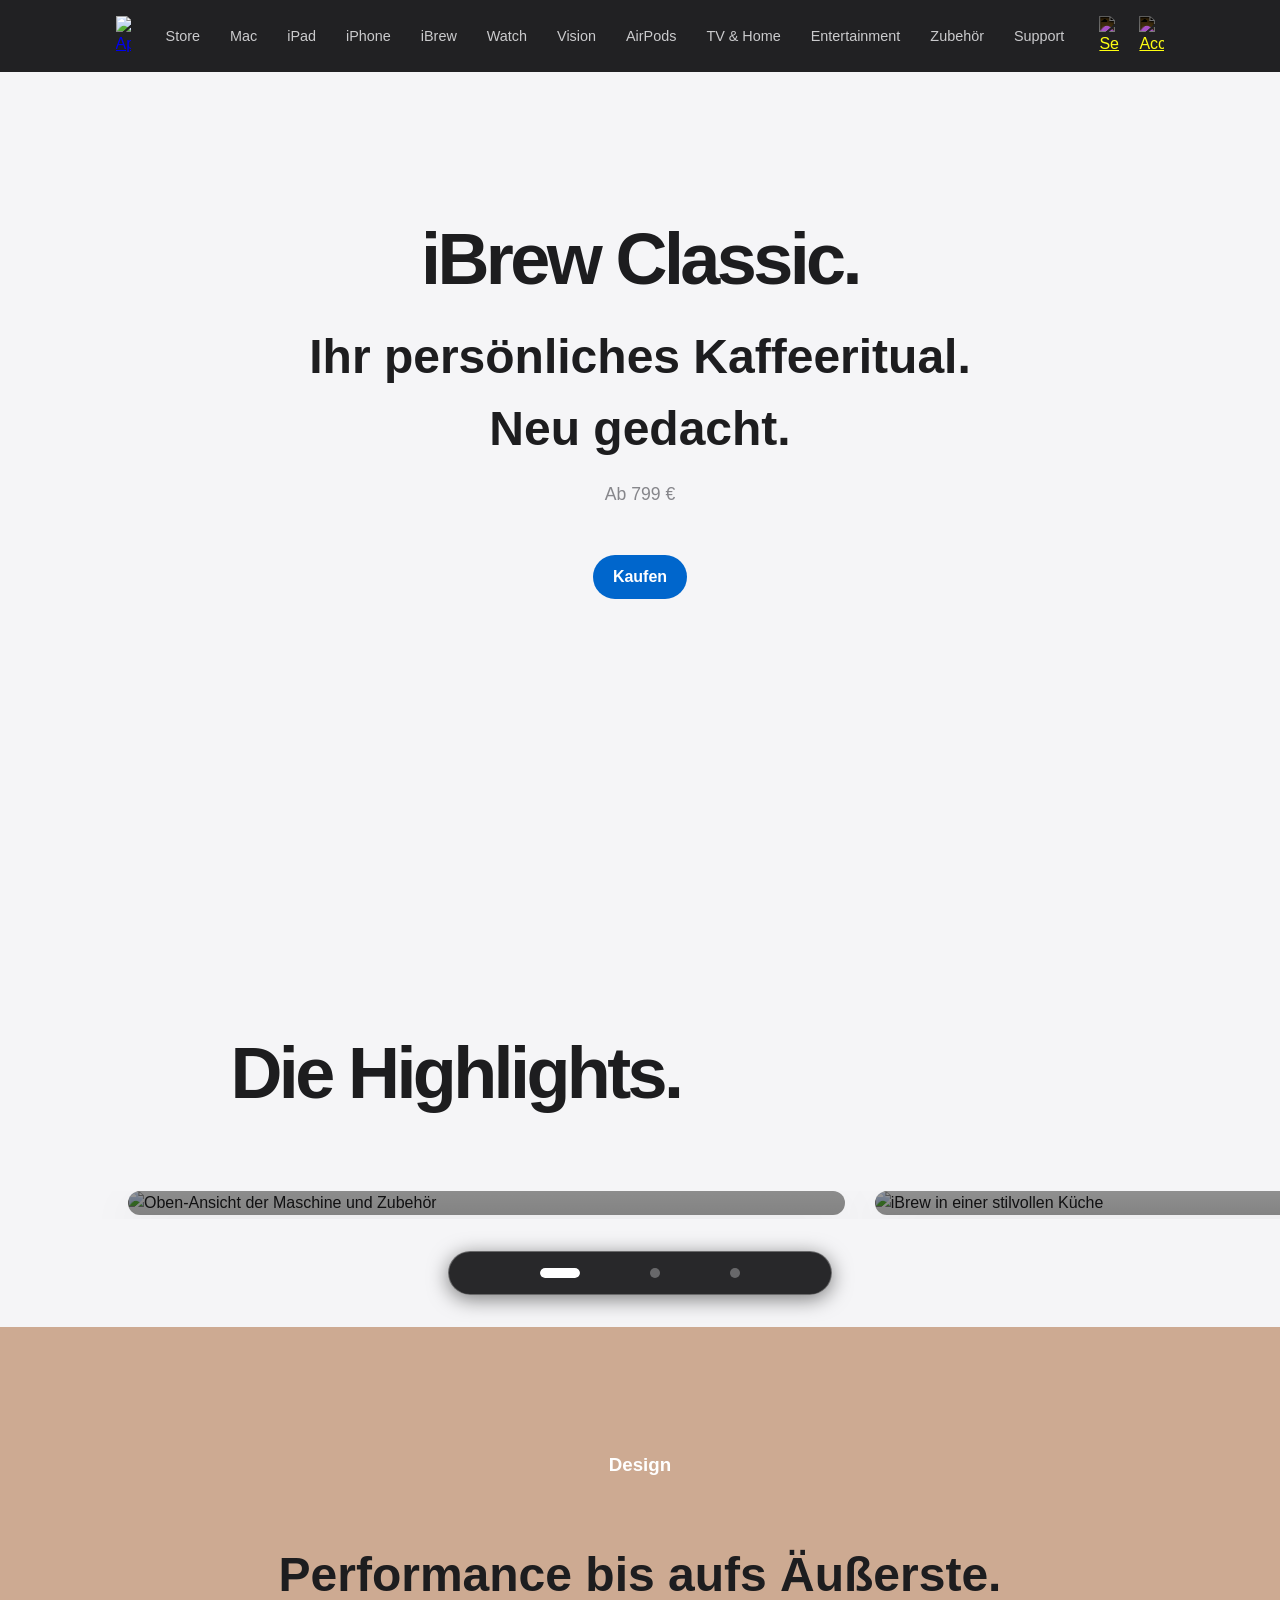
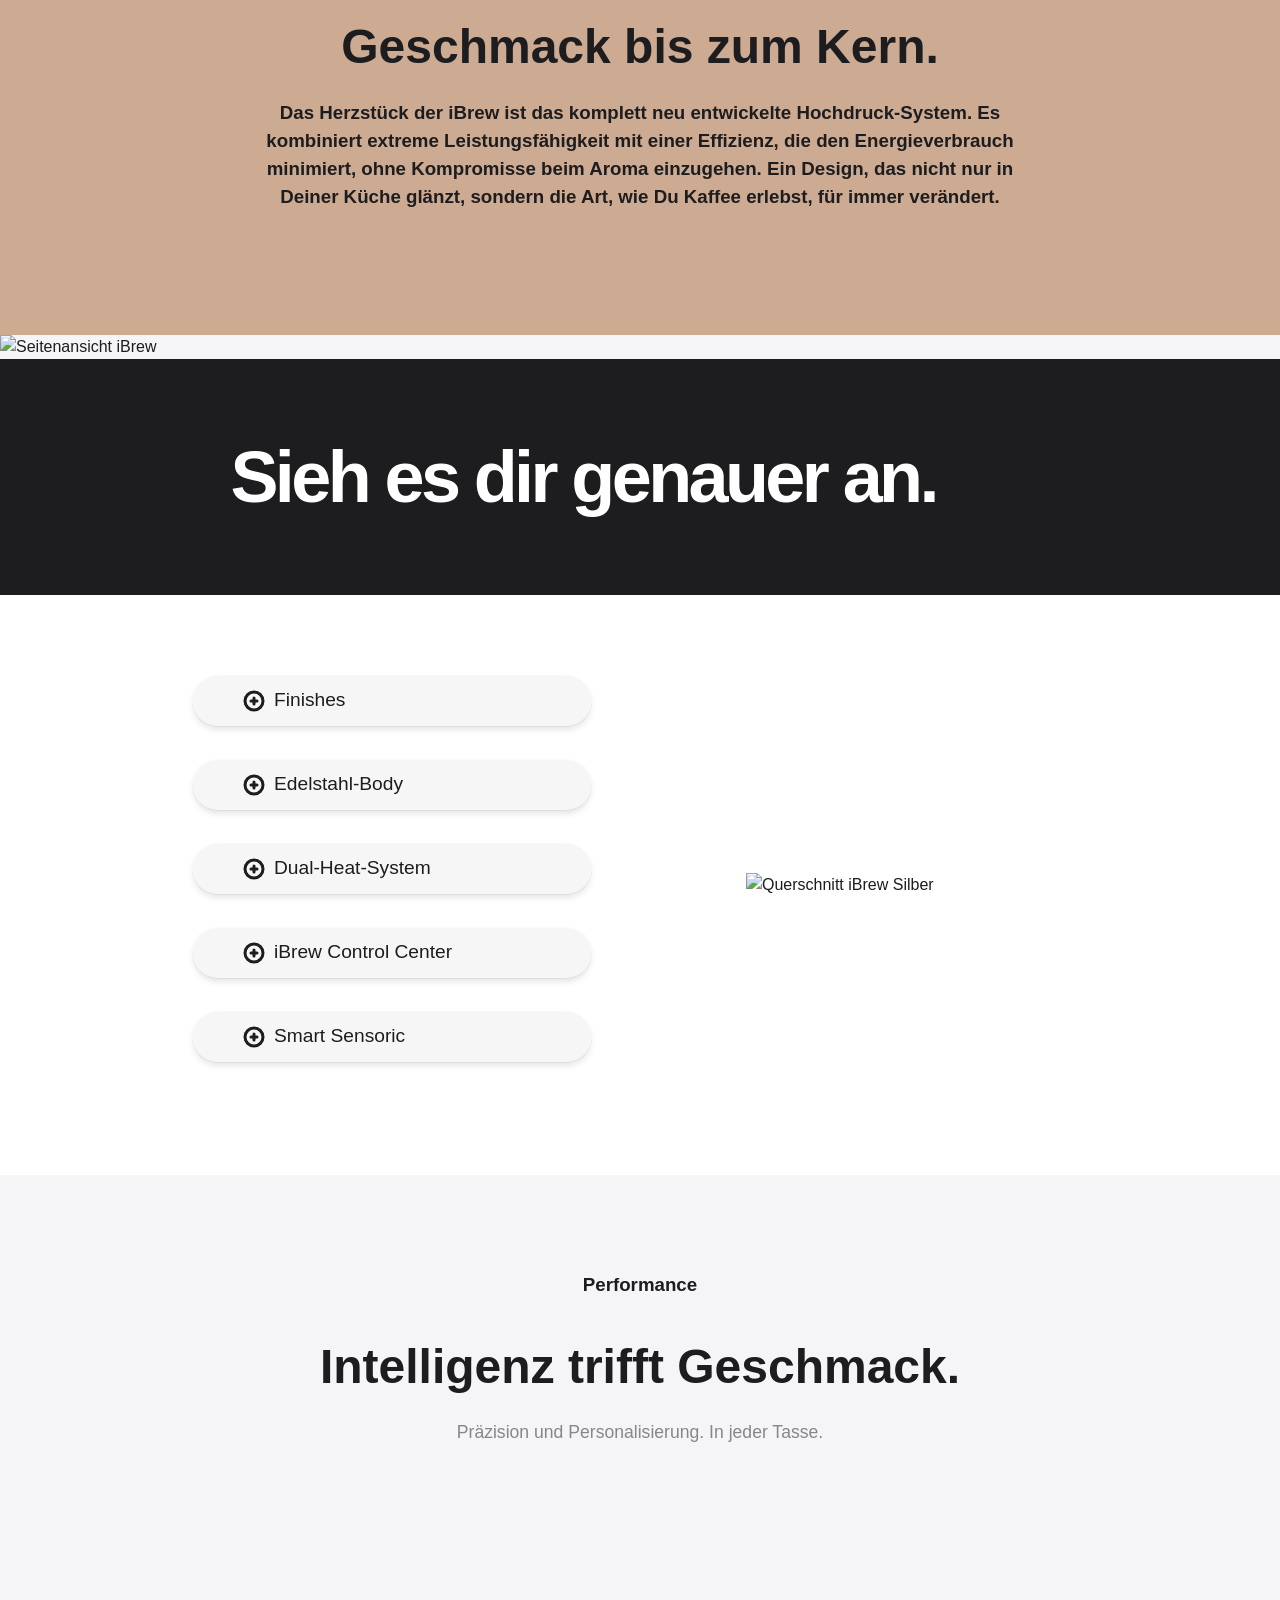
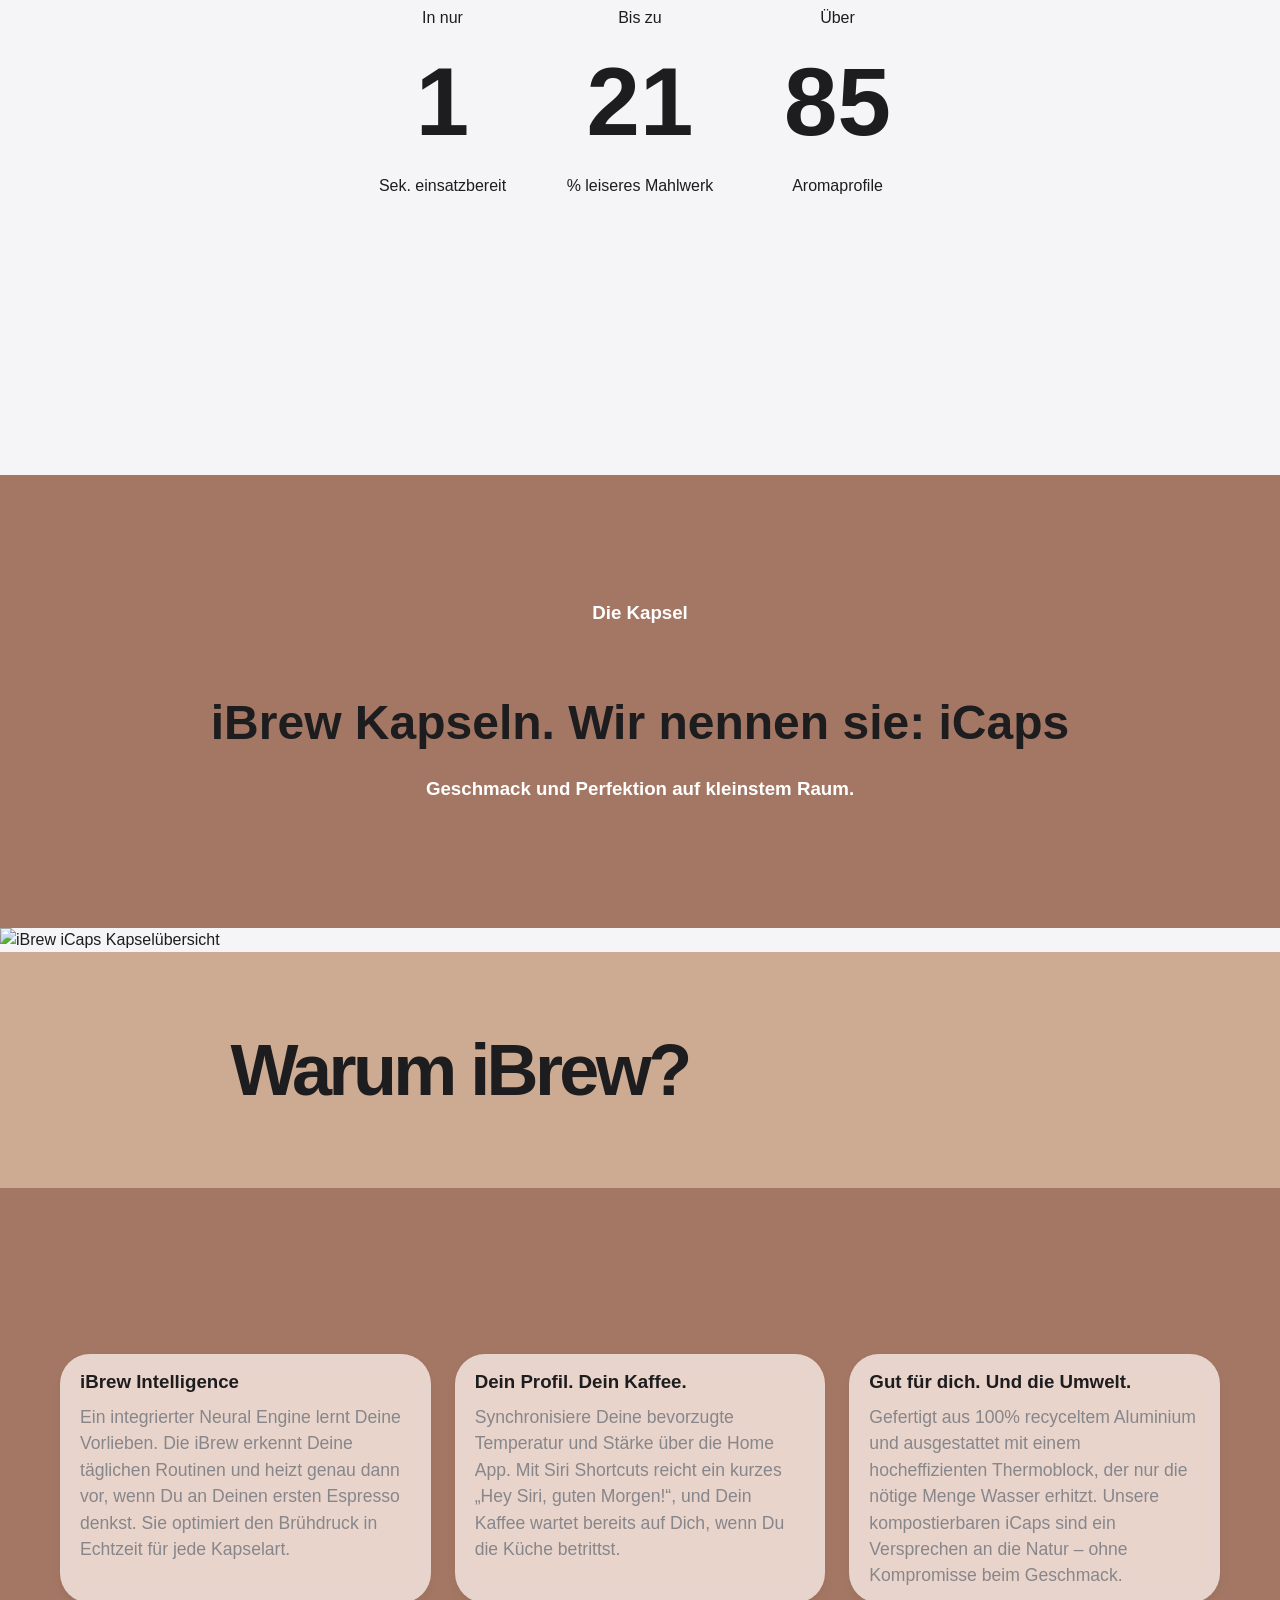
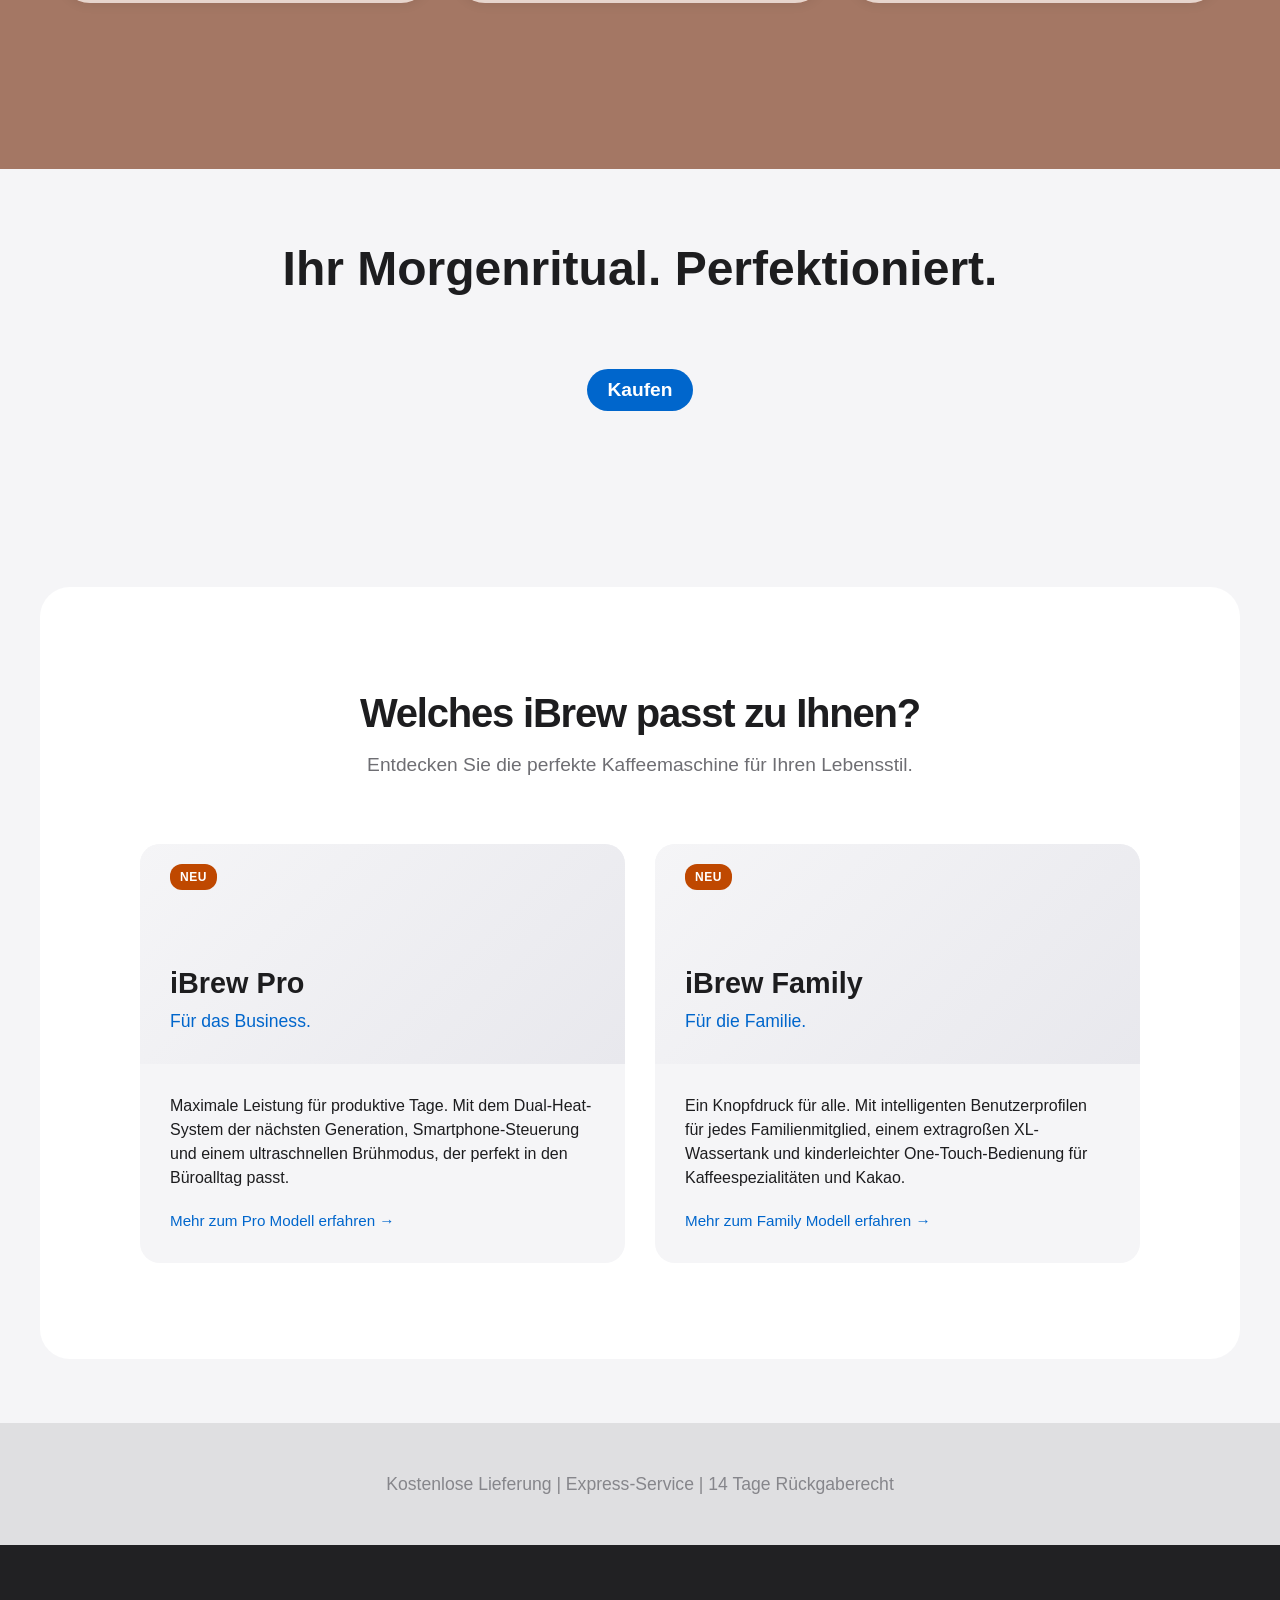
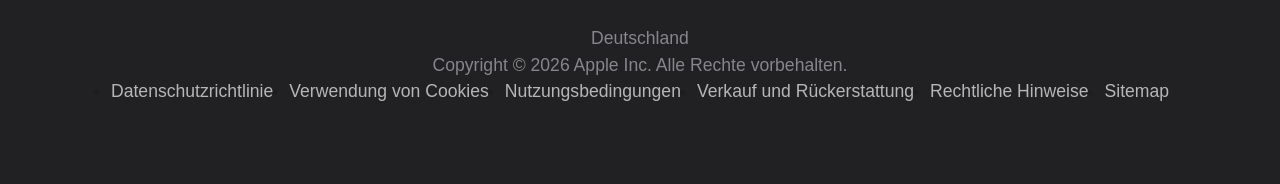
==== ibrew_classic.html @ abd302a8 "Add files via upload" ====
<!DOCTYPE html>
<html lang="de">

<head>
    <meta charset="utf-8" />
    <meta name="viewport" content="width=device-width, initial-scale=1.0" />
    <title>iBrew Classic</title>
    <link rel="stylesheet" href="main.css" />
    <script src="main.js" defer></script>
</head>

<body>
    <header>
        <nav class="navbar nav-icons-right">
            <div>
                <a href="#"><img src="/Bilder/Apple_logo_white_small.png" alt="Apple" title="Apple" class="logo"></a>
            </div>

            <ul class="nav-links">
                <li><a href="#">Store</a></li>
                <li><a href="#">Mac</a></li>
                <li><a href="#">iPad</a></li>
                <li><a href="#">iPhone</a></li>
                <li><a href="#">iBrew</a></li>
                <li><a href="#">Watch</a></li>
                <li><a href="#">Vision</a></li>
                <li><a href="#">AirPods</a></li>
                <li><a href="#">TV & Home</a></li>
                <li><a href="#">Entertainment</a></li>
                <li><a href="#">Zubehör</a></li>
                <li><a href="#">Support</a></li>
            </ul>

            <div class="nav-icons-right">
                <a href="#"><img src="/Bilder/lupe.svg" alt="Search" title="Search" class="search"></a>
                <a href="#"><img src="/Bilder/bag.svg" alt="Account" title="Account" class="bag"></a>
            </div>

            <div class="burger" id="burger-menu">
                <div class="line1"></div>
                <div class="line2"></div>
                <div class="line3"></div>
            </div>
        </nav>
    </header>

    <main>
        <section class="hero fade-in">
            <div class="hero-content">
                <h1>iBrew Classic.</h1>
                <h2>Ihr persönliches Kaffeeritual.<br>Neu gedacht.</h2>
                <p>Ab 799 €</p>
                <a href="#kaufen" class="btn">Kaufen</a>
            </div>
        </section>

        <!--DIE HIGHLIGHTS-->
        <section class="fade-in">
            <h1 class="space_left">Die Highlights.</h1>

            <div class="carousel-shell">
                <div class="carousel" tabindex="0" aria-label="Highlights Galerie">
                    <article class="card card-image active" data-slide>
                        <img src="/Bilder/von oben vertikal.png" alt="Oben-Ansicht der Maschine und Zubehör" />
                        <div class="card-overlay">
                            <h2 class="h2_carousel">Gefertigt aus hochwertigem Edelstahl für Pro Performance.</h2>
                        </div>
                    </article>

                    <article class="card card-image" data-slide>
                        <img src="/Bilder/side.png" alt="iBrew in einer stilvollen Küche" />
                        <div class="card-overlay">
                            <h2 class="h2_carousel">Design für moderne Räume und ruhige Morgenmomente.</h2>
                        </div>
                    </article>

                    <article class="card card-image" data-slide>
                        <img src="/Bilder/app.png" alt="Detailansicht der Bedienelemente und App" />
                        <div class="card-overlay">
                            <h2 class="h2_carousel">App-Steuerung, Profile und präzise Temperaturwahl.</h2>
                        </div>
                    </article>
                </div>
            </div>

            <div class="dots" aria-label="Carousel Navigation">
                <button class="dot active" type="button" aria-label="Slide 1"></button>
                <button class="dot" type="button" aria-label="Slide 2"></button>
                <button class="dot" type="button" aria-label="Slide 3"></button>
            </div>
        </section>

        <section class="section-padding creme fade-in">
            <div class="container">
                <h3 class="miniheader_light">Design</h3>
                <h2>Performance bis aufs Äußerste. <br>Geschmack bis zum Kern.</h2>
                <h3 class="space_left_right_bottom">Das Herzstück der iBrew ist das komplett neu entwickelte
                    Hochdruck-System.
                    Es
                    kombiniert extreme Leistungsfähigkeit mit einer Effizienz, die den Energieverbrauch minimiert, ohne
                    Kompromisse beim Aroma einzugehen. Ein Design, das nicht nur in Deiner Küche glänzt, sondern die
                    Art, wie Du Kaffee erlebst, für immer verändert.</h3>
            </div>
        </section>

        <section class="side fade-in"> <!--Sidebild-->
            <img src="/Bilder/side.png" alt="Seitenansicht iBrew" title="Seitenansicht iBrew">
        </section>

        <section>
            <h1 class="space_left closer_look fade-in">Sieh es dir genauer an.</h1>
        </section>

        <section class="flex-spalten fade-in">
            <div class="spalte-links">
                <div class="feature-item">
                    <button class="btn-large btn-links icon-button">
                        <svg xmlns="http://www.w3.org/2000/svg" fill="none" viewBox="0 0 24 24" stroke-width="3"
                            stroke="currentColor" class="size-6">
                            <path stroke-linecap="round" stroke-linejoin="round"
                                d="M12 9v6m3-3H9m12 0a9 9 0 1 1-18 0 9 9 0 0 1 18 0Z" />
                        </svg>
                        Finishes
                    </button>
                    <div class="feature-text">
                        <p>Erhältlich in Space Schwarz, Silber und edlem Creme-Gold. Die PVD-Beschichtung
                            sorgt für eine kratzfeste, matte Oberfläche.</p>
                    </div>
                </div>

                <div class="feature-item">
                    <button class="btn-large btn-links icon-button">
                        <svg xmlns="http://www.w3.org/2000/svg" fill="none" viewBox="0 0 24 24" stroke-width="3"
                            stroke="currentColor" class="size-6">
                            <path stroke-linecap="round" stroke-linejoin="round"
                                d="M12 9v6m3-3H9m12 0a9 9 0 1 1-18 0 9 9 0 0 1 18 0Z" />
                        </svg>
                        Edelstahl-Body
                    </button>
                    <div class="feature-text">
                        <p>Ein massives, präzisionsgefrästes Gehäuse aus chirurgischem Aluminium schützt das Innere und
                            verleiht der Maschine ein zeitloses Gewicht.</p>
                    </div>
                </div>

                <div class="feature-item">
                    <button class="btn-large btn-links icon-button">
                        <svg xmlns="http://www.w3.org/2000/svg" fill="none" viewBox="0 0 24 24" stroke-width="3"
                            stroke="currentColor" class="size-6">
                            <path stroke-linecap="round" stroke-linejoin="round"
                                d="M12 9v6m3-3H9m12 0a9 9 0 1 1-18 0 9 9 0 0 1 18 0Z" />
                        </svg>
                        Dual-Heat-System
                    </button>
                    <div class="feature-text">
                        <p>Zwei getrennte Thermoblöcke heizen Wasser für Kaffee und Dampf parallel auf. Perfekte
                            Temperaturen ohne Wartezeit zwischen den Tassen.</p>
                    </div>
                </div>

                <div class="feature-item">
                    <button class="btn-large btn-links icon-button">
                        <svg xmlns="http://www.w3.org/2000/svg" fill="none" viewBox="0 0 24 24" stroke-width="3"
                            stroke="currentColor" class="size-6">
                            <path stroke-linecap="round" stroke-linejoin="round"
                                d="M12 9v6m3-3H9m12 0a9 9 0 1 1-18 0 9 9 0 0 1 18 0Z" />
                        </svg>
                        iBrew Control Center
                    </button>
                    <div class="feature-text">
                        <p>Das hochauflösende Touch-Display an der Front zeigt den exakten Brühfortschritt,
                            Fehlermeldungen und Reinigungshinweise an.</p>
                    </div>
                </div>

                <div class="feature-item">
                    <button class="btn-large btn-links icon-button">
                        <svg xmlns="http://www.w3.org/2000/svg" fill="none" viewBox="0 0 24 24" stroke-width="3"
                            stroke="currentColor" class="size-6">
                            <path stroke-linecap="round" stroke-linejoin="round"
                                d="M12 9v6m3-3H9m12 0a9 9 0 1 1-18 0 9 9 0 0 1 18 0Z" />
                        </svg>
                        Smart Sensoric
                    </button>
                    <div class="feature-text">
                        <p>Infrarotsensoren erkennen die Tassengröße und stoppen den Bezug automatisch, um ein
                            Überlaufen deines Espressos zu verhindern.</p>
                    </div>
                </div>
            </div>
            <div class="spalte-rechts">
                <img src="/Bilder/Querschnitt silber.png" alt="Querschnitt iBrew Silber"
                    title="Querschnitt iBrew Silber">
            </div>
        </section>

        <section class="stats section-padding fade-in">
            <div class="container">
                <h3 class="miniheader_dark">Performance</h3>
                <h2>Intelligenz trifft Geschmack.</h2>
                <p>Präzision und Personalisierung. In jeder Tasse.</p>
                <div class="stats-grid">
                    <div class="stat-item">
                        <span>In nur</span>
                        <span class="number counter" data-target="3" data-speed="3000">0</span>
                        <span>Sek. einsatzbereit</span>
                    </div>
                    <div class="stat-item">
                        <span>Bis zu</span>
                        <span class="number counter" data-target="50" data-speed="3000">0</span>
                        <span>% leiseres Mahlwerk</span>
                    </div>
                    <div class="stat-item">
                        <span>Über</span>
                        <span class="number counter" data-target="200" data-speed="3000">0</span>
                        <span>Aromaprofile</span>
                    </div>
                </div>
            </div>
        </section>

        <section class="section-padding fade-in icaps">
            <div class="container">
                <h3 class="miniheader_light">Die Kapsel</h3>
                <h2>iBrew Kapseln. Wir nennen sie: iCaps</h2>
                <h3 class="caption_light">Geschmack und Perfektion auf kleinstem Raum.</h3>
            </div>
        </section>

        <!--Ändert das Bild beim Übergang von Mobile zu Tablet-->
        <section class="side fade-in icaps-container">
            <picture>
                <source srcset="/Bilder/Kapsel_mobile.svg" media="(max-width: 767px)">

                <source srcset="/Bilder/Kapseln.svg" media="(min-width: 768px)">

                <img src="/Bilder/Kapseln.svg" alt="iBrew iCaps Kapselübersicht" title="iBrew iCaps Kapselübersicht"
                    loading="lazy">
            </picture>
        </section>

        <section class="fade-in">
            <h1 class="space_left fade-in creme">Warum iBrew?</h1>
        </section>

        <section class="section-padding dark_creme fade-in space_top_bottom">
            <div class="container features-grid ">

                <div class="feature-card">
                    <h3>iBrew Intelligence</h3>
                    <p>Ein integrierter Neural Engine lernt Deine Vorlieben. Die iBrew erkennt Deine täglichen Routinen
                        und heizt genau dann vor, wenn Du an Deinen ersten Espresso denkst. Sie optimiert den Brühdruck
                        in Echtzeit für jede Kapselart.</p>
                </div>

                <div class="feature-card">
                    <h3>Dein Profil. Dein Kaffee.</h3>
                    <p>Synchronisiere Deine bevorzugte Temperatur und Stärke über die Home App. Mit Siri Shortcuts
                        reicht ein kurzes „Hey Siri, guten Morgen!“, und Dein Kaffee wartet bereits auf Dich, wenn Du
                        die Küche betrittst.</p>
                </div>

                <div class="feature-card">
                    <h3>Gut für dich. Und die Umwelt.</h3>
                    <p>Gefertigt aus 100% recyceltem Aluminium und ausgestattet mit einem hocheffizienten Thermoblock,
                        der nur die nötige Menge Wasser erhitzt. Unsere kompostierbaren iCaps sind ein Versprechen an
                        die Natur – ohne Kompromisse beim Geschmack.</p>
                </div>

            </div>
        </section>

        <section class="fade-in container section-padding" id="kaufen">
            <h2>Ihr Morgenritual. Perfektioniert.</h2>
            <button class="btn btn-large">Kaufen</button>
        </section>

        <!--Modelle vorstellen:-->
        <section class="fade-in container section-padding id-comparison" id="modelle">
            <h2 class="section-title">Welches iBrew passt zu Ihnen?</h2>
            <p class="section-subtitle">Entdecken Sie die perfekte Kaffeemaschine für Ihren Lebensstil.</p>

            <div class="model-teaser-grid">
                <div class="model-card">
                    <div class="model-image-placeholder">
                        <span class="model-badge">Neu</span>
                        <h3>iBrew Pro</h3>
                        <p class="model-tagline">Für das Business.</p>
                    </div>
                    <div class="model-info">
                        <p class="model-description">
                            Maximale Leistung für produktive Tage. Mit dem Dual-Heat-System der nächsten Generation,
                            Smartphone-Steuerung und einem ultraschnellen Brühmodus, der perfekt in den Büroalltag
                            passt.
                        </p>
                        <a href="/ibrew_pro.html" class="model-link">Mehr zum Pro Modell erfahren &rarr;</a>
                    </div>
                </div>

                <div class="model-card">
                    <div class="model-image-placeholder">
                        <span class="model-badge">Neu</span>
                        <h3>iBrew Family</h3>
                        <p class="model-tagline">Für die Familie.</p>
                    </div>
                    <div class="model-info">
                        <p class="model-description">
                            Ein Knopfdruck für alle. Mit intelligenten Benutzerprofilen für jedes Familienmitglied,
                            einem extragroßen XL-Wassertank und kinderleichter One-Touch-Bedienung für
                            Kaffeespezialitäten und Kakao.
                        </p>
                        <a href="/ibrew_family.html" class="model-link">Mehr zum Family Modell erfahren &rarr;</a>
                    </div>
                </div>
            </div>
        </section>
    </main>

    <footer class="fade-in">
        <div class="footer1">
            <p>Kostenlose Lieferung | Express-Service | 14 Tage Rückgaberecht</p>
        </div>
        <nav class="footer2">
            <p>Deutschland <br> Copyright © 2026 Apple Inc. Alle Rechte vorbehalten.</p>
            <ul>
                <li><a href="#">Datenschutzrichtlinie</a></li>
                <li><a href="#">Verwendung von Cookies</a></li>
                <li><a href="#">Nutzungsbedingungen</a></li>
                <li><a href="#">Verkauf und Rückerstattung</a></li>
                <li><a href="#">Rechtliche Hinweise</a></li>
                <li><a href="#">Sitemap</a></li>
            </ul>
        </nav>
    </footer>
</body>

</html>
---- main.css ----
/* --- Basis (Mobile) --- */
:root {
    --bg-color: #f5f5f7;
    --text-color: #1d1d1f;
    --accent-color: #0066cc;
    --creme: #cdaa92;
    --dark-creme: #a47764;
    /*Button*/
    --white: #ffffff;
    --shadow: 0 18px 50px rgba(0, 0, 0, 0.08);
    --border-radius: 30px;
}

* {
    margin: 0;
    padding: 0;
    box-sizing: border-box;
    font-family: -apple-system, BlinkMacSystemFont, "Segoe UI", Roboto, Helvetica, Arial, sans-serif;
}

body {
    background-color: var(--bg-color);
    color: var(--text-color);
    line-height: 1.5;
    overflow-x: hidden;
}

.container {
    max-width: 1200px;
    margin: 0 auto;
}

.section-padding {
    padding: 4rem 0;
    text-align: center;
}

.creme {
    background-color: var(--creme);
}

.dark_creme {
    background-color: var(--dark-creme);
}

/* --- Typografie --- */
h1 {
    font-size: 3rem;
    letter-spacing: -0.05em;
    margin-bottom: 0.5rem;
}

h2 {
    font-size: 2rem;
    font-weight: 600;
    margin-bottom: 1rem;
}

.h2_carousel {
    font-size: 1rem;
    font-weight: 600;
    margin-bottom: 1rem;
}

p {
    font-size: 1.1rem;
    color: #86868b;
}

.miniheader_light {
    color: var(--white);
    padding-top: 5%;
    padding-bottom: 5%;
}

.miniheader_dark {
    color: var(--text-color);
    padding-top: 5%;
    padding-bottom: 5%;
}

.caption_light {
    color: var(--white);
    padding-bottom: 5%;
}

/* --- Buttons "Kaufen" --- */
.btn {
    display: inline-block;
    background-color: var(--accent-color);
    color: var(--white);
    padding: 10px 20px;
    border-radius: 30px;
    text-decoration: none;
    font-weight: 600;
    border: none;
    margin: 3rem;
    cursor: pointer;

}

.btn:hover {
    background-color: #005bb5;
}

.btn-large {
    font-size: 1.2rem;
    padding: 10px 20px;
    border-radius: 30px;
    margin: 3rem;
}

/* =========================================
   Header-Menü Navigation (Mobile)
   ========================================= */

.navbar {
    display: flex;
    justify-content: space-between;
    align-items: center;
    padding: 1rem 5%;
    background-color: rgba(29, 29, 31, 0.98);
    position: fixed;
    width: 100%;
    top: 0;
    z-index: 1000;
    backdrop-filter: blur(10px);
}

/* Container für die rechten Icons */
.nav-icons-right {
    display: flex;
    align-items: center;
    gap: 20px;
    /* Abstand zwischen Lupe und Einkaufskorb */
    margin-left: auto;
    /* Schiebt die Icons automatisch nach rechts */
    z-index: 1001;
    /* Sorgt dafür, dass die Icons anklickbar bleiben */
}

/* Verhindert, dass das Logo-Link-Verhalten das Layout stört */
.nav-logo-link {
    display: flex;
    align-items: center;
    z-index: 1001;
}

.logo {
    width: 15px;
    height: auto;
    /* Zwingt Safari, das Seitenverhältnis fix zu berechnen */
    display: block;
    /* Verhindert das Kollabieren im Flex-Layout */

}

.search {
    width: 20px;
    filter: invert(100%);
    display: block;
}

.bag {
    width: 25px;
    filter: invert(100%);
    display: block;
}

.nav-links {
    position: absolute;
    right: 0px;
    height: 100vh;
    top: 60px;
    background-color: #1d1d1f;
    display: flex;
    flex-direction: column;
    align-items: center;
    width: 100%;
    transform: translateX(100%);
    transition: transform 0.4s ease-in;
    list-style: none;
    height: calc(100vh - 60px);
    /* Bildschirmhöhe MINUS die 60px von der Navbar */
    overflow-y: auto;
    /* Erlaubt das Scrollen NUR innerhalb des Menüs */
}

.nav-links li {
    margin: 1.5rem 0;
}

.nav-links a {
    color: #f5f5f7;
    text-decoration: none;
    font-size: 1.2rem;
}

.nav-active {
    transform: translateX(0%);
}

.burger {
    display: block;
    cursor: pointer;
}

.burger div {
    width: 25px;
    height: 3px;
    background-color: var(--white);
    margin: 5px;
    transition: all 0.3s ease;
}

.hero {
    display: flex;
    flex-direction: column;
    /* Stapelt Bild und Text untereinander */
    margin-top: 55px;
    /* Platz für die fixierte Navigationsleiste */
    background-color: var(--bg-color);
}

/* Das Teaserbild wird auf dem Handy als eigenständiger, oberer Block dargestellt */
.hero::before {
    content: "";
    display: block;
    width: 100%;
    height: 100vh;
    /* Das Bild nimmt auf dem Handy die halbe Bildschirmhöhe ein */
    background-image: url('/Bilder/frontal.png');
    background-repeat: no-repeat;
    background-position: center;
    background-size: cover;
}

.hero_family {
    display: flex;
    flex-direction: column;
    /* Stapelt Bild und Text untereinander */
    margin-top: 55px;
    /* Platz für die fixierte Navigationsleiste */
    background-color: var(--bg-color);
}

/* Das Teaserbild wird auf dem Handy als eigenständiger, oberer Block dargestellt */
.hero_family::before {
    content: "";
    display: block;
    width: 100%;
    height: 100vh;
    /* Das Bild nimmt auf dem Handy die halbe Bildschirmhöhe ein */
    background-image: url('/Bilder/family_teaser_mobile.png');
    background-repeat: no-repeat;
    background-position: center;
    background-size: cover;
}

/* Der Textbereich rutscht automatisch unter das Bild */
.hero-content {
    text-align: center;
    padding: 3rem 20px;
    background-color: var(--bg-color);
    /* Verhält sich wie eine neue, saubere Section */
}

.whitespace {
    height: 29.5vh;
    /*= gleiche Höhe wie die anderen Abschnitte, wo Text drin ist*/
}

.space_left {
    /*Abstand von links für h1-Elemente*/
    padding-left: 3%;
    padding-right: 3%;
    padding-top: 5%;
    padding-bottom: 5%;
    margin-bottom: 0;
    /*damit kein weißer Streifen zwischen Titel und drei Containern*/
}

.space_left_right_bottom {
    padding-left: 18%;
    padding-right: 18%;
    padding-bottom: 5%;
}

.space_top_bottom {
    padding-top: 3%;
    padding-bottom: 3%;
}

.closer_look {
    background-color: #1D1D1F;
    color: var(--white);
}

/* 1. Die Hauptsektion vorbereiten */
.stats {
    position: relative;
    /* WICHTIG: Erlaubt dem ::before-Element, sich hieran auszurichten */
    min-height: 100vh;
    /* Sorgt dafür, dass die Sektion mindestens den Bildschirm füllt */
    text-align: center;

    display: flex;
    flex-direction: column;
    justify-content: flex-start;
    align-items: center;

    overflow: hidden;
    /* Verhindert, dass das skalierte Bild aus der Sektion herausragt */
}

/* 2. Das Pseudoelement für das Hintergrundbild einrichten */
.stats::before {
    content: "";
    /* ERFORDERLICH: Aktiviert das Pseudoelement überhaupt erst */

    /* Das Bild über die komplette Fläche der .stats-Sektion spannen */
    position: absolute;
    top: 0;
    left: 0;
    width: 100%;
    height: 100%;

    /* Das Bild einbinden und skalieren */
    background-image: url("/Bilder/von oben quer.png");
    background-repeat: no-repeat;
    background-position: center;
    background-size: cover;

    /* Transparenz und Bildebenen-Anordnung */
    opacity: 0.15;
    /* Transparenz des Bildes */
    z-index: 1;
    /* Schiebt das Bild auf Ebene 1 */
}

/* Den Text in Sicherheit bringen, damit er VOR dem Bild liegt */
.stats .container {
    position: relative;
    z-index: 2;
    /* Liegt mit Ebene 2 über dem Bild (z-index: 1) und bleibt voll lesbar */
}

.stats-grid {
    display: flex;
    flex-direction: column;
    gap: 5vh;
    /*Lücken zwischen einzelnen Stats voneinander, 5vh*/
    margin-top: 3rem;
    margin-left: 3rem;
    margin-right: 3rem;
}

.features-grid {
    display: flex;
    flex-direction: column;
    gap: 24px;
    /*Lücken zwischen einzelnen Stats voneinander, vorher 5vh*/
    padding: 10% 20px;
    /*oben-unten / links-rechts 20px*/
    /* Optional: Damit die Karten am Handyrand nicht anstoßen */
}

.feature-card {
    border-radius: 30px;
    box-shadow: 0 4px 10px rgba(0, 0, 0, 0.05);
    position: relative;
    padding: 14px 20px;
    background: #ffffffb1;
    backdrop-filter: blur(12px) saturate(150%);
    -webkit-backdrop-filter: blur(12px) saturate(150%);
    text-align: left;

    /* Dieser sanfte Übergang sorgt dafür, dass das Hovern flüssig aussieht */
    transition: all 0.3s ease;

    width: 100%;
    /* Nimmt auf Mobile die volle Displaybreite ein */
    max-width: 100%;
    /* Verhindert das Herausragen */
    box-sizing: border-box;
}

.feature-card:hover {
    background: rgba(255, 255, 255, 0.35);
    /* Wird beim Hovern etwas heller/sichtbarer */
    transform: translateY(-5px);
    /* Schiebt die Karte leicht nach oben */
    cursor: pointer;
    /* Zeigt den Zeigefinger an */

    /* Macht den Schatten intensiver für einen räumlichen "Anheben"-Effekt */
    box-shadow:
        0 12px 20px -2px rgba(0, 0, 0, 0.15),
        inset 0 1px 0 rgba(255, 255, 255, 0.5);
}

/* Abstand zwischen Überschrift und Fließtext in der Karte */
.feature-card h3 {
    margin-bottom: 0.5rem;
    color: var(--text-color);
}

.stat-item .number {
    display: block;
    font-size: 4rem;
    font-weight: 700;
    color: var(--text-color);
    font-variant-numeric: tabular-nums;
    /*einheitliche Zahlengröße, damit Container nicht "zittern" oder verschieben während dem aufzählen*/
    width: 140px;
    /* Festes Gehäuse für die Zahl (breit genug für 3 Ziffern) */
    margin: 0 auto;
    /* Zentriert die Zahl innerhalb ihres stat-items */
}

/* --- Hintergrundbild unter: Performance bis aufs Äußerste. --- */
.side {
    width: 100%;
    overflow: hidden;
    /* Verhindert unschöne Scrollbalken, falls das Bild verzerrt */
}

.side img {
    width: 100%;
    height: auto;
    /* Behält das Seitenverhältnis bei */
    display: block;
    /* Entfernt den standardmäßigen kleinen Whitespace unter Bildern */
    object-fit: cover;
    /* Schneidet das Bild sauber zu, falls Höhenbegrenzungen ins Spiel kommen */
}

/*Part unter: "Sieh es dir genauer an."*/
.flex-spalten {
    background-color: var(--white);
    display: flex;
    /* Aktiviert das Flexbox-Layout */
    gap: 20px;
    /* Abstand zwischen den Spalten */
    justify-content: space-evenly;
    align-items: center;
    flex-direction: column;
    /* Spalten untereinander anordnen */
}

.spalte-rechts img {
    width: 100%;
    height: 100%;
    object-fit: cover;
    /* Füllt den Bereich aus, ohne das Bild zu verzerren */
    object-position: center;
    /* Zentriert das Bild im Container */
    padding-bottom: 15%;
}

.btn-links {
    display: flex;
    flex-direction: column;

    text-decoration: none;
    border: none;
    margin: 3vh;
    cursor: pointer;

    /* Grundlegendes Layout */
    position: relative;
    padding: 14px 50px;
    /* letztes=Breite Button*/
    color: var(--text-color);
    cursor: pointer;

    /* Hintergrund und Unschärfe */
    background: rgba(215, 215, 215, 0.239);
    backdrop-filter: blur(12px) saturate(150%);
    -webkit-backdrop-filter: blur(12px) saturate(150%);

    /* Schatten für Tiefe */
    box-shadow:
        0 4px 6px -1px rgba(0, 0, 0, 0.1),
        inset 0 1px 0 rgba(255, 255, 255, 0.4),
        inset 0 -1px 0 rgba(0, 0, 0, 0.1);

    /* Sanfter Übergang bei Hover */
    transition: all 0.3s ease;
}

.icon-button {
    display: inline-flex !important;
    /* Erzwingt das Flexbox-Layout */
    flex-direction: row !important;
    /* Zwingt Icon und Text nebeneinander */
    gap: 8px;
    /* Abstand zwischen Plus und Text */
}

.icon-button svg {
    width: 24px;
    height: 24px;
    display: block;
}

.icaps {
    background-color: #a47764;
}

/* Container für die Kapsel-Präsentation */
.icaps-container {
    width: 100%;
    background-color: var(--bg-color);
    /* Sorgt für den sauberen Apple-Hintergrund */
    display: flex;
    justify-content: center;
    align-items: center;
    overflow: hidden;
}

/* Das eigentliche Bild skaliert jetzt automatisch perfekt mit */
.icaps-container picture,
.icaps-container img {
    width: 100%;
    height: auto;
    display: block;
    object-fit: cover;
}

/* --- Animationen --- */
.btn-links:hover {
    background: rgba(255, 255, 255, 0.25);
    box-shadow:
        0 8px 12px -1px rgba(0, 0, 0, 0.15),
        inset 0 1px 0 rgba(255, 255, 255, 0.5);
    transform: translateY(-2px);
}

.fade-in {
    opacity: 0;
    transform: translateY(30px);
    transition: opacity 0.8s ease-out, transform 0.8s ease-out;
}

.fade-in.appear {
    opacity: 1;
    transform: translateY(0);
}

.footer1 {
    background-color: rgba(134, 134, 134, 0.2);
    text-align: center;
    justify-content: center;
    align-items: center;
    padding: 3rem;
}

.footer2 {
    text-align: center;
    background-color: rgba(29, 29, 31, 0.98);
    display: flex;
    flex-direction: column;
    transition: transform 0.4s ease-in;
    list-style: none;
    /*damit keine Aufzählungszeichen*/
    justify-content: space-between;
    align-items: center;
    padding: 5rem 0%;
    backdrop-filter: blur(10px);
}

.footer2 ul {
    display: flex;
    flex-direction: column;
    /* Ordnet die Elemente nebeneinander an */
    flex-wrap: wrap;
    /* Erlaubt Zeilenumbrüche, wenn der Bildschirm zu klein ist */
    justify-content: center;
    /* Zentriert die Links horizontal */
    align-items: center;
    /* Zentriert die Links vertikal */
    gap: 1rem;
    /* Erzeugt einen gleichmäßigen Abstand zwischen den Wörtern */
}

.footer2 li {
    margin: 0;
    font-size: 1.1rem;
    /*kein Abstand zwischen den Elementen*/
}

.footer2 a {
    color: #f5f5f7;
    /* Grundfarbe (hell) */
    text-decoration: none;
    opacity: 0.7;
    /* Reduzierte Deckkraft lässt es grau wirken */
    transition: opacity 0.3s ease, color 0.3s ease;
    /* Sorgt für das weiche Ein- und Ausblenden */
}

.footer2 a:hover {
    opacity: 1;
    /* Volle Deckkraft */
    color: #ffffff;
    /* text wird beim hovern weiß */
}

/* =========================================
   Highlights Navigation Gallerie
   ========================================= */
.carousel-shell {
    position: relative;
    display: grid;
    grid-template-columns: 1fr;
    width: 100%;
    /* Breite begrenzen */
    overflow: hidden;
    /* Alles, was rechts rausragt, wird für das restliche Layout unsichtbar */
}

.carousel-nav {
    display: none;
    border: none;
    background: #111;
    color: #fff;
    width: 44px;
    height: 44px;
    border-radius: 30px;
    box-shadow: var(--shadow);
    cursor: pointer;
}

.carousel {
    display: grid;
    grid-auto-flow: column;
    grid-auto-columns: 70%;
    gap: 30px;
    overflow-x: auto;
    scroll-snap-type: x mandatory;
    padding-bottom: 4px;
    padding-left: 10%;
    padding-right: 10%;
    scrollbar-width: none;
}

.carousel::-webkit-scrollbar {
    display: none;
}

.card {
    position: relative;
    border-radius: 30px;
    overflow: hidden;
    background: #eee;
    scroll-snap-align: center;
    box-shadow: var(--shadow);
}

.card img {
    width: 100%;
    /* Bild passt sich dem Block an */
    height: 100%;
    object-fit: cover;
    /* Optional: Zuschneiden, falls es das Seitenverhältnis verzieht */
    align-items: center;
    border-radius: 30px;
    justify-content: center;
    /* Horizontale Zentrierung */
    align-items: center;
    /* Vertikale Zentrierung */
}

.card-overlay {
    position: absolute;
    inset: auto 0 0 0;
    /*Bild Beschriftung unten*/
    padding: 20px;
    /*Schattengröße*/
    background: linear-gradient(180deg, transparent, rgba(0, 0, 0, .45));
    color: var(--white);
}

.dots {
    display: flex;
    justify-content: center;
    gap: 20%;
    /*Lücke zwischen Punkten*/
    margin-top: 2rem;
    background-color: rgba(17, 17, 17, .25);
    border-radius: 30px;
    margin: 2rem 35%;
    /*Hintergrund dots*/
    padding: 1rem;


    /* Transparenter Hintergrund, damit Glass-Effekt */
    background: rgba(29, 29, 31, 0.95);
    /* Unschärfe-Effekt */
    backdrop-filter: blur(10px);
    -webkit-backdrop-filter: blur(10px);
    /* Wichtig für ältere Safari-Browser */
    /* Helle Kanten simulieren das Licht auf echtem Glas */
    border: 1px solid rgba(255, 255, 255, 0.3);
    /*Schatten*/
    box-shadow: 0 4px 20px rgba(0, 0, 0, 0.5);
}

/* Grundzustand der Punkte */
.dot {
    width: 10px;
    height: 10px;
    border-radius: 30px;
    border: none;
    background: rgba(255, 255, 255, 0.3);
    /* Leicht transparenter Hintergrund */
    cursor: pointer;
    position: relative;
    overflow: hidden;
    /* Verhindert, dass der Ladebalken ausbricht */
    transition: width 0.3s ease;
}

/* Wenn der Punkt aktiv ist, wird er breiter (Kapsel-Form) */
.dot.active {
    background: rgba(255, 255, 255, 0.3);
    /* Gleicher Hintergrund wie inaktiv */
    width: 40px;
    /* Breiter für den Ladebalken (vorher 28px) */
}

/* Der eigentliche Ladebalken im aktiven Punkt */
.dot.active::after {
    content: "";
    position: absolute;
    top: 0;
    left: 0;
    height: 100%;
    width: 0;
    /* Startet bei 0% Breite */
    background: #ffffff;
    /* Farbe des Ladebalkens (reines Weiß) */
    border-radius: 30px;

    /* Ruft die Animation auf: 6 Sekunden lang, linear, füllt die Breite */
    animation: dotProgress 6000ms linear forwards;
}

/* Die Animation, die die Breite von 0 auf 100% zieht */
@keyframes dotProgress {
    from {
        width: 0%;
    }

    to {
        width: 100%;
    }
}

.spalte-links {
    margin-top: 5rem;
    margin-bottom: 5rem;

    /* Zentriert die Buttons mobil untereinander */
    display: flex;
    flex-direction: column;
    align-items: center;
}

/* Verhindert das Scrollen der Hauptseite , wenn Burgermenu geöffnet*/
.no-scroll {
    overflow: hidden;
}

/* Container für die Feature-Pakete */
.feature-item {
    width: 100%;
    max-width: 400px;
    /* Begrenzt die Breite analog zum Apple-Look */
    margin-bottom: 1.5rem;
    display: flex;
    flex-direction: column;
}

/* Wir setzen die Ränder des Buttons zurück, da der Abstand nun über den Container geregelt wird */
.feature-item .btn-links {
    margin: 0 !important;
    width: 100%;
    justify-content: flex-start;
}

/* Das versteckte Textfeld im Apple-Look (Dunkelgrau abgerundet) */
.feature-text {
    max-height: 0;
    /* Standardmäßig geschlossen */
    overflow: hidden;
    /* Schneidet den Text ab, wenn geschlossen */
    opacity: 0;
    /* Unsichtbar */
    transition: max-height 1s cubic-bezier(0.15, 0.05, 0.15, 1), opacity 1s ease;

    /* Optik der Apple-Infobox */
    background: var(--text-color);
    border-radius: 30px;
    margin-top: 8px;
}

/* Der Text innerhalb der Box bekommt ein eigenes Padding, damit das Aufklappen nicht ruckelt */
.feature-text p {
    padding: 15px 20px;
    font-size: 0.95rem;
    color: #f5f5f7;
    /* Heller Text auf dunklem Grund */
    line-height: 1.4;
}

/* CSS-Klasse, die per JavaScript hinzugefügt wird, um das Feld zu öffnen */
.feature-item.open .feature-text {
    max-height: 200px;
    /* Groß genug für den Fließtext */
    opacity: 1;
    /* Sichtbar machen */
}

/* Das Plus-Icon rotiert leicht, wenn es geöffnet ist */
.feature-item.open svg {
    transform: rotate(45deg);
    color: var(--dark-creme);
    transition: transform 1s ease, color 1s ease;
}

.feature-item svg {
    transition: transform 1s ease, color 1s ease;
}







/* --- Modell Teaser Sektion --- */
.id-comparison {
    background-color: #ffffff;
    /* Leicht abgesetzt vom hellgrauen Hintergrund */
    border-radius: 30px;
    margin-top: 4rem;
    margin-bottom: 4rem;
    padding: 6rem 2rem !important;
}

.section-title {
    font-size: 2.5rem;
    font-weight: 600;
    letter-spacing: -0.03em;
    margin-bottom: 0.5rem;
    color: var(--text-color);
}

.section-subtitle {
    font-size: 1.2rem;
    color: #6e6e73;
    margin-bottom: 4rem;
}

/* Das Grid-System für die 2 neuen Zielgruppen */
.model-teaser-grid {
    display: flex;
    flex-direction: column;
    gap: 30px;
    max-width: 1000px;
    margin: 0 auto;
}

.model-card {
    background-color: var(--bg-color);
    border-radius: 20px;
    overflow: hidden;
    display: flex;
    flex-direction: column;
    text-align: left;
    transition: transform 0.3s ease, box-shadow 0.3s ease;
}

.model-card:hover {
    transform: translateY(-4px);
    box-shadow: var(--shadow);
}

/* Visueller Header der Karte */
.model-image-placeholder {
    padding: 30px;
    background: linear-gradient(135deg, #f5f5f7 0%, #e8e8ed 100%);
    position: relative;
    min-height: 160px;
    display: flex;
    flex-direction: column;
    justify-content: flex-end;
}

.model-badge {
    position: absolute;
    top: 20px;
    left: 30px;
    background-color: #bf4800;
    /* Apple-typisches Orange für Neuheiten */
    color: white;
    font-size: 0.75rem;
    font-weight: 600;
    padding: 4px 10px;
    border-radius: 12px;
    text-transform: uppercase;
    letter-spacing: 0.05em;
}

.model-image-placeholder h3 {
    font-size: 1.8rem;
    font-weight: 600;
    margin-bottom: 2px;
    color: var(--text-color);
}

.model-tagline {
    font-size: 1.1rem;
    font-weight: 500;
    color: var(--accent-color);
}

/* Text-Bereich unter dem Header */
.model-info {
    padding: 30px;
    display: flex;
    flex-direction: column;
    gap: 20px;
    flex-grow: 1;
}

.model-description {
    font-size: 1rem;
    line-height: 1.5;
    color: #1d1d1f;
}

.model-link {
    color: var(--accent-color);
    text-decoration: none;
    font-weight: 500;
    font-size: 0.95rem;
    transition: opacity 0.2s;
}

.model-link:hover {
    text-decoration: underline;
    opacity: 0.8;
}







/* =========================================
   Tablet Anpassungen (ab 768px)
   ========================================= */
@media screen and (min-width: 768px) {
    h1 {
        font-size: 4.5rem;
    }

    h2 {
        font-size: 3rem;
    }

    .h2_carousel {
        font-size: 2rem;
        font-weight: 600;
        margin-bottom: 1rem;
    }

    .navbar {
        justify-content: center;
        gap: 20px;
        /* Abstand zwischen dem Logo, den Menüpunkten und den rechten Icons */
        padding: 1rem 5%;
        margin: 0 15px;
    }

    .features-grid {
        /* flex-direction: row;
        justify-content: space-between;
        gap: 24px;
        Fester Abstand zwischen den Karten auf Desktop, vorhin 5vh */

        flex-direction: row;
        /* Nebeneinander anordnen */
        flex-wrap: wrap;
        /* Erlaubt automatischen Zeilenumbruch beim Verkleinern! */
        justify-content: center;
    }

    .feature-card {
        flex: 1 1 calc(25% - 24px);
        /* Berechnet die Breite flexibel: 
           Bei 4 Karten minus Abstände nutzen wir 'calc'. 
           Die Karte darf schrumpfen (1), wachsen (1) und startet flexibel. */
        min-width: 220px;
        /* Verhindert, dass die Karten zu extrem gequetscht werden */
    }

    .stats-grid {
        flex-direction: row;
        justify-content: space-around;
        margin-top: 10rem;
        gap: 5vh;
        /*Lücken zwischen einzelnen Stats voneinander*/
    }

    .hero {
        position: relative;
        height: 100vh;
        background-image: url("/Bilder/teaser.png");
        /* Großes Desktop-Bild */
        background-repeat: no-repeat;
        background-position: center;
        background-size: cover;

        /* Flexbox aktivieren, um den Text oben mittig zu platzieren */
        display: flex;
        justify-content: flex-start;
        align-items: center;
        flex-direction: column;
        padding-top: 150px;
    }

    /* WICHTIG: Das mobile Zusatzbild auf dem Desktop komplett unsichtbar machen */
    .hero::before {
        display: none;
    }

    .hero_family {
        position: relative;
        height: 100vh;
        background-image: url("/Bilder/family_teaser.png");
        /* Großes Desktop-Bild */
        background-repeat: no-repeat;
        background-position: center;
        background-size: cover;

        /* Flexbox aktivieren, um den Text oben mittig zu platzieren */
        display: flex;
        justify-content: flex-start;
        align-items: center;
        flex-direction: column;
        padding-top: 150px;
    }

    .hero_family::before {
        display: none;
    }

    /* Der Text-Container wird auf dem Desktop transparent, damit das Bild durchscheint */
    .hero-content {
        background: transparent;
        padding: 0;
    }

    .flex-spalten {
        flex-direction: row;
        /* Spalten untereinander anordnen */
    }

    .spalte-links,
    .spalte-rechts {
        flex: 1;
        /* Beide Spalten nehmen gleich viel Platz ein */
    }

    .spalte-links {
        display: flex;
        flex-direction: column;
        align-items: start;
        /* Zentriert die Buttons untereinander in der Spalte */
        padding-left: 15%;

        /*  Buttons linksbündig anstatt zentriert ab Tabletgröße */
        align-items: start;
    }

    .spalte-rechts img {
        padding-top: 15%;
        padding-bottom: 15%;
    }

    .stat-item .number {
        font-size: 4rem;
    }

    .space_left {
        /*Abstand von links für h1-Elemente*/
        padding-left: 18%;
        padding-right: 18%;
    }


    .model-teaser-grid {
        flex-direction: row;
        /* Nebeneinander auf Tablet & Desktop */
    }

    .model-card {
        width: 50%;
        /* Jede Karte nimmt exakt die Hälfte ein */
    }

    .model-image-placeholder {
        min-height: 220px;
        /* Mehr Platz für eventuelle Bilder */
    }

    /* =========================================
   Desktop Anpassungen (ab 1024px)
   ========================================= */
    @media screen and (min-width: 1024px) {
        .h2_carousel {
            font-size: 3rem;
            font-weight: 600;
            margin-bottom: 1rem;
        }

        h2 {
            font-size: 3rem;
        }

        .burger {
            display: none;
        }

        .nav-icons-right {
            margin-left: 0;
            /* Setzt den mobilen Rechts-Schub auf Desktop zurück */
            margin-right: 0;
            gap: 20px;
            /* Abstand zwischen Lupe und Tasche */
        }

        .nav-links {
            position: static;
            height: auto;
            background-color: transparent;
            flex-direction: row;
            width: auto;
            transform: translateX(0%);
        }

        .nav-links li {
            margin: 0 15px;
        }

        .nav-links a {
            font-size: 0.9rem;
            color: #f5f5f7;
            opacity: 0.8;
            transition: opacity 0.3s;
        }

        .nav-links a:hover {
            opacity: 1;
        }

        .footer2 ul {
            flex-direction: row;
        }

        .stat-item .number {
            font-size: 6rem;
        }

        .stats-grid {
            flex-direction: row;
            justify-content: space-around;
            margin-top: 10rem;
            gap: 5vh;
            /*Lücken zwischen einzelnen Stats voneinander, normal 30vh und space-around*/
        }
    }
}
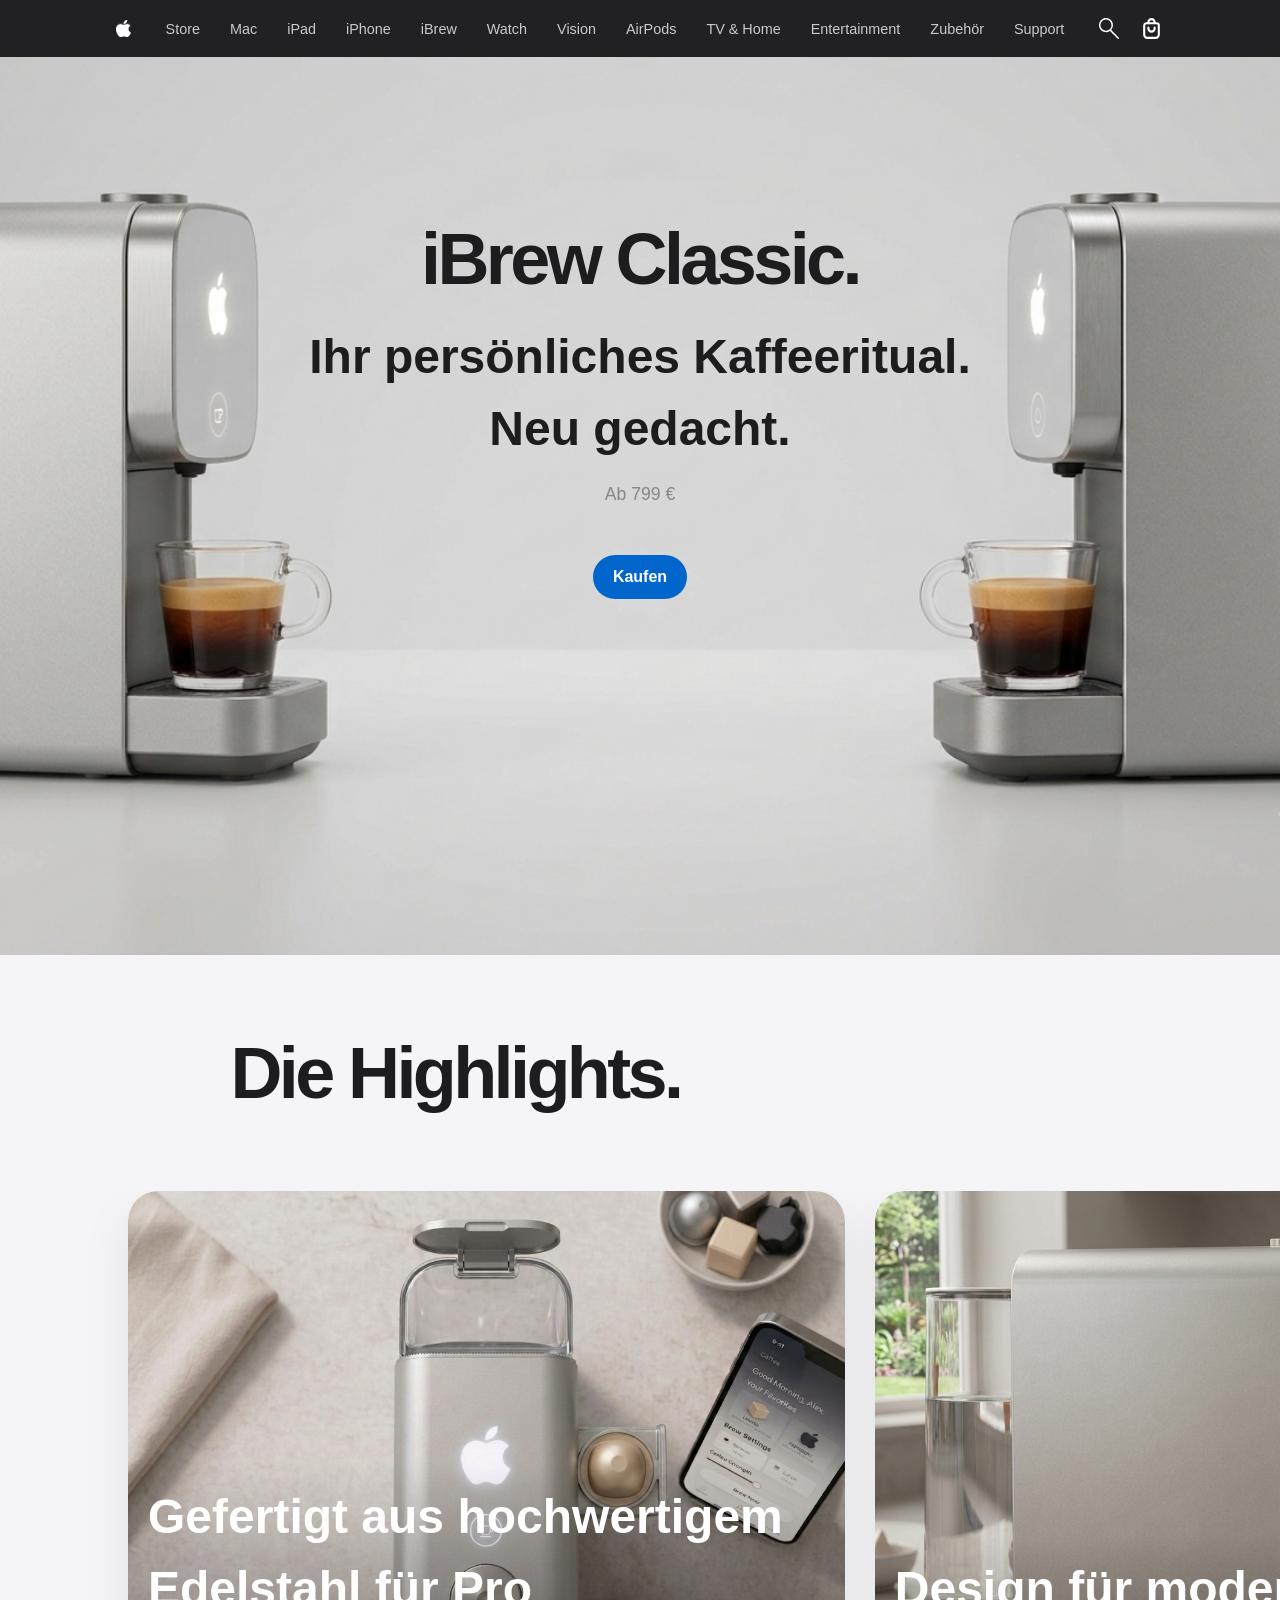
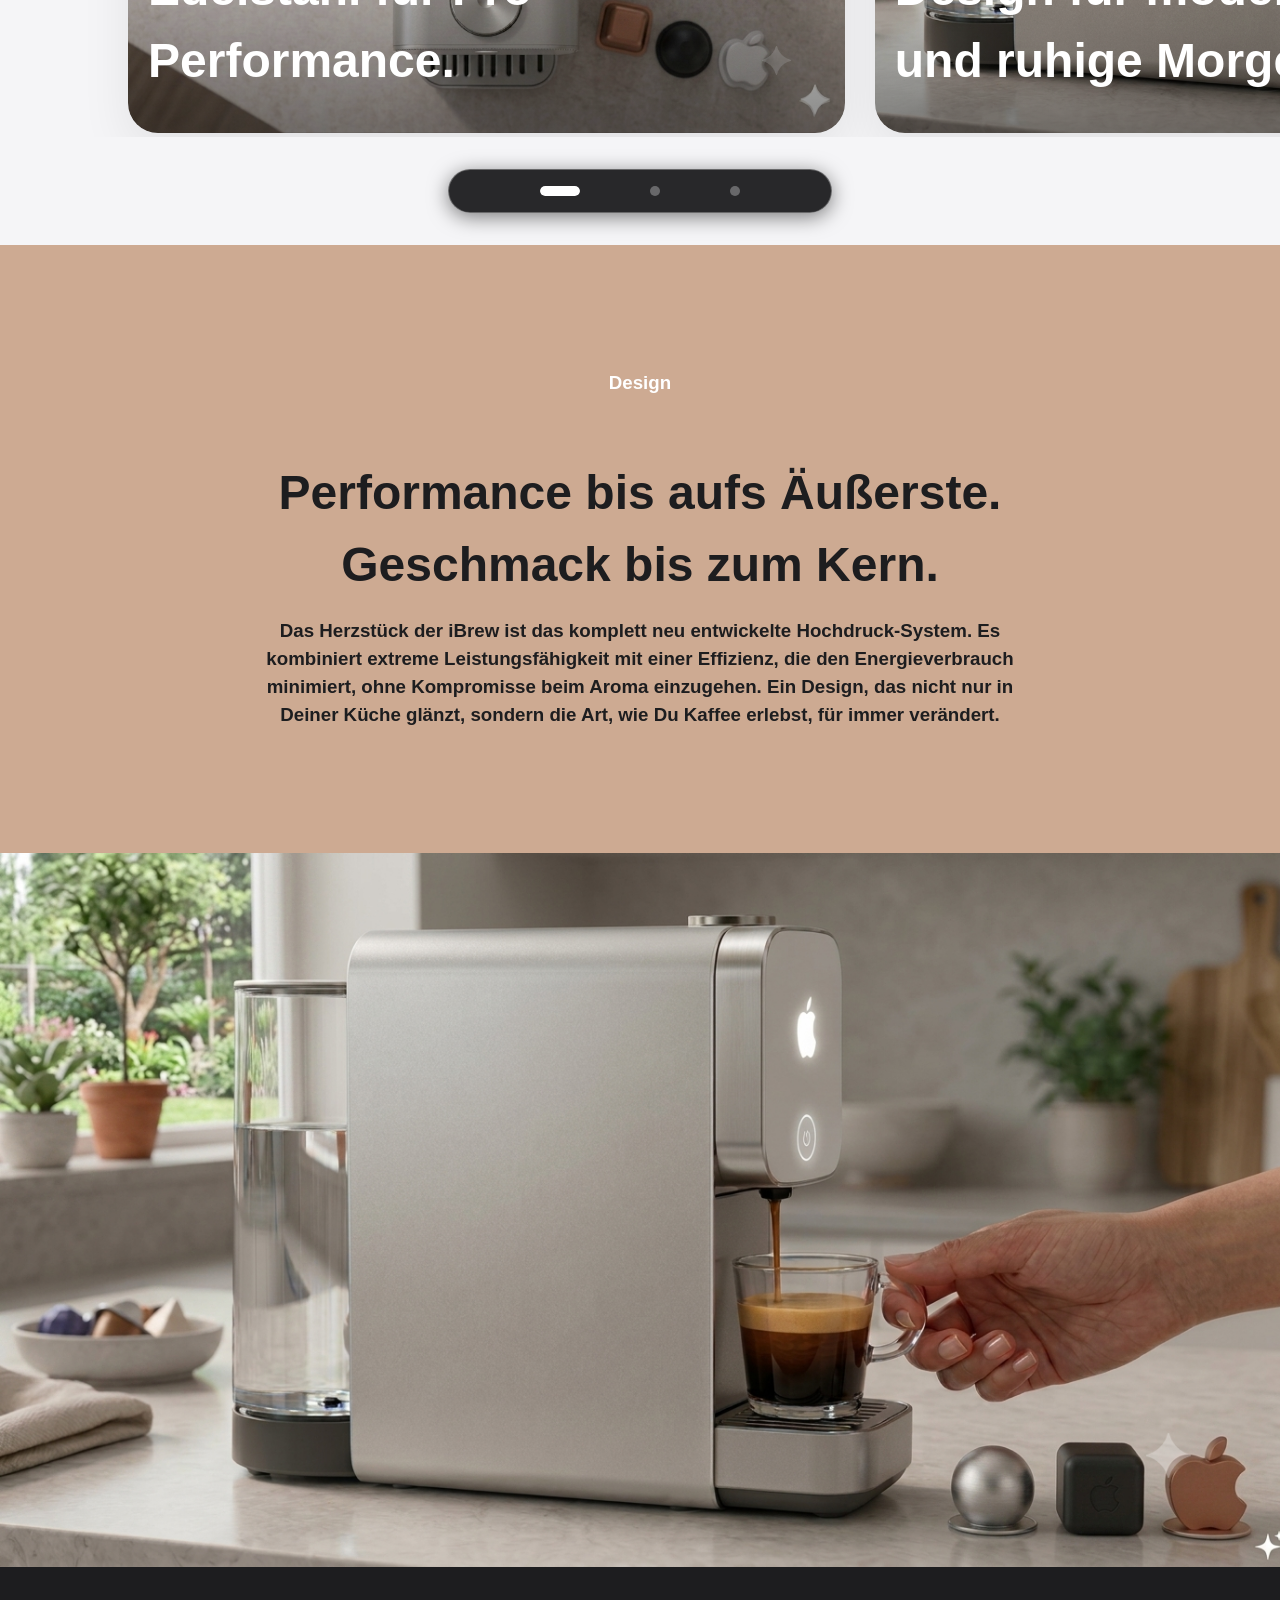
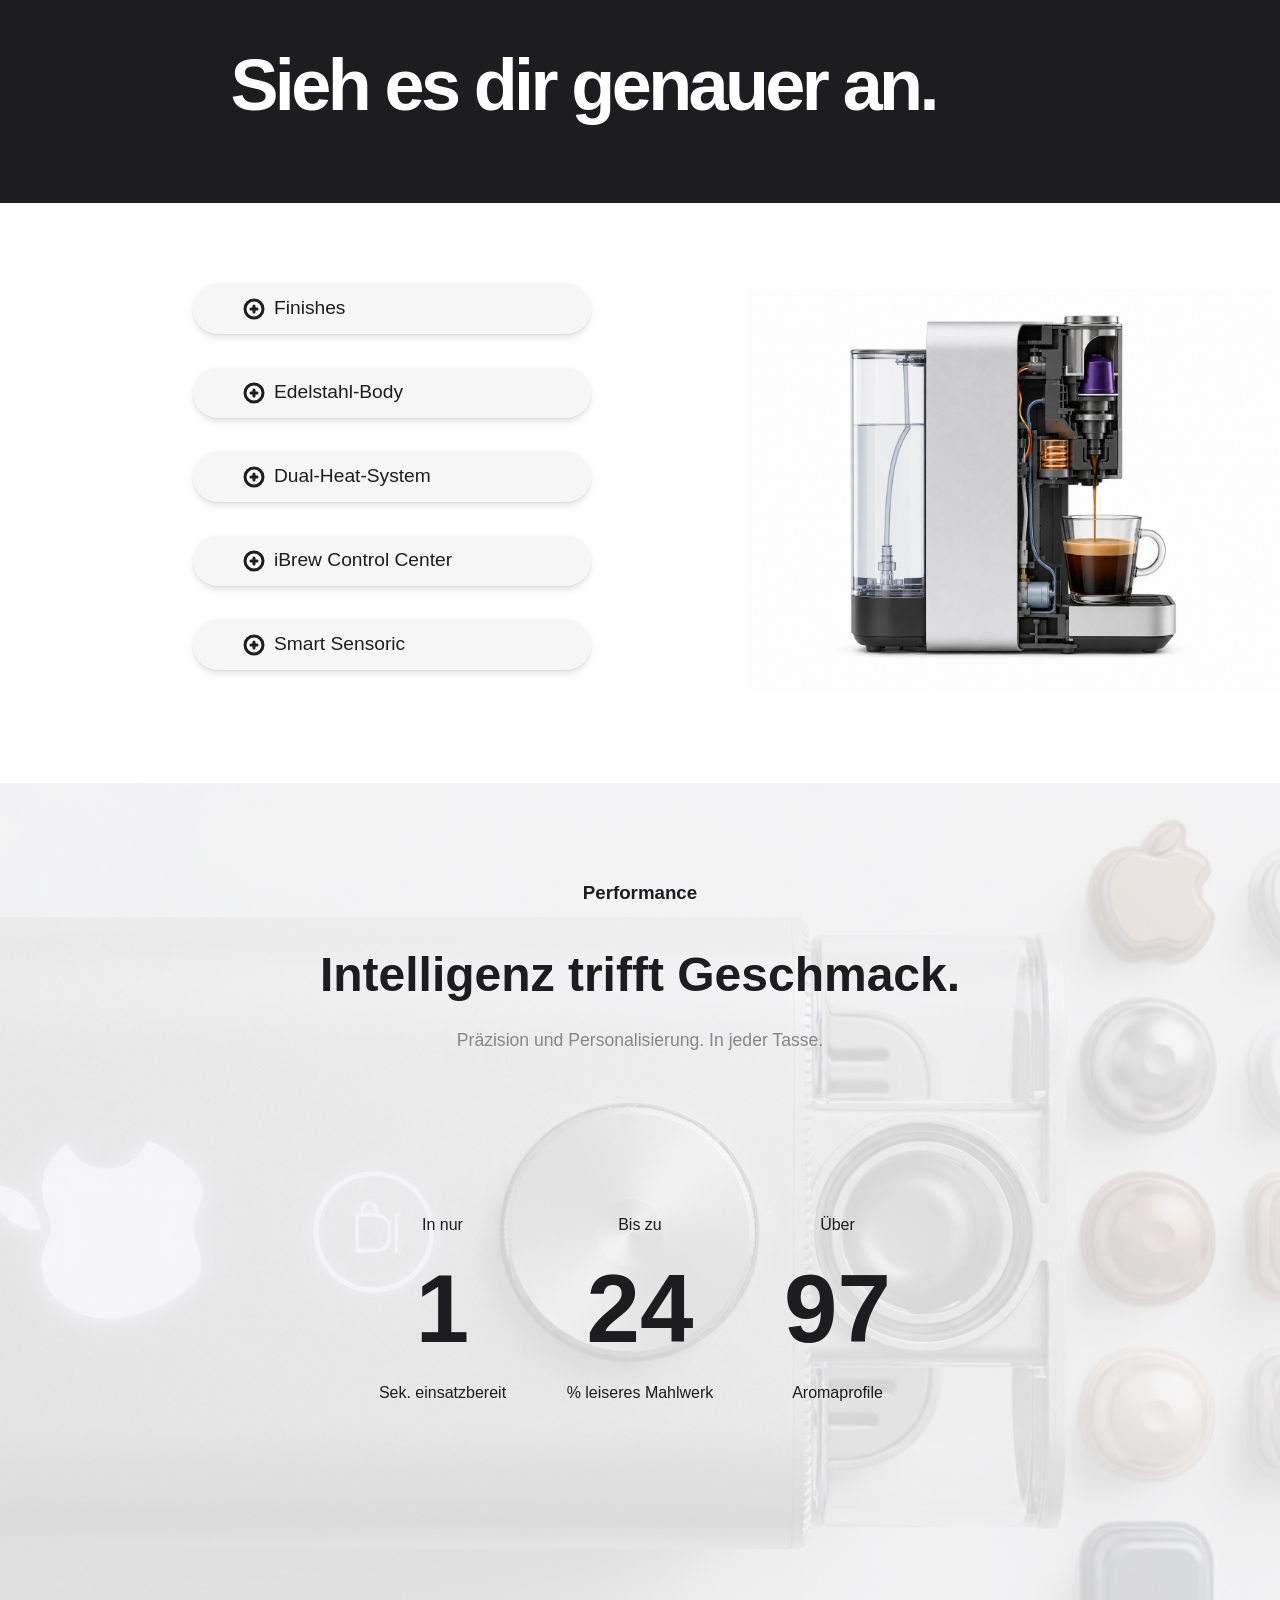
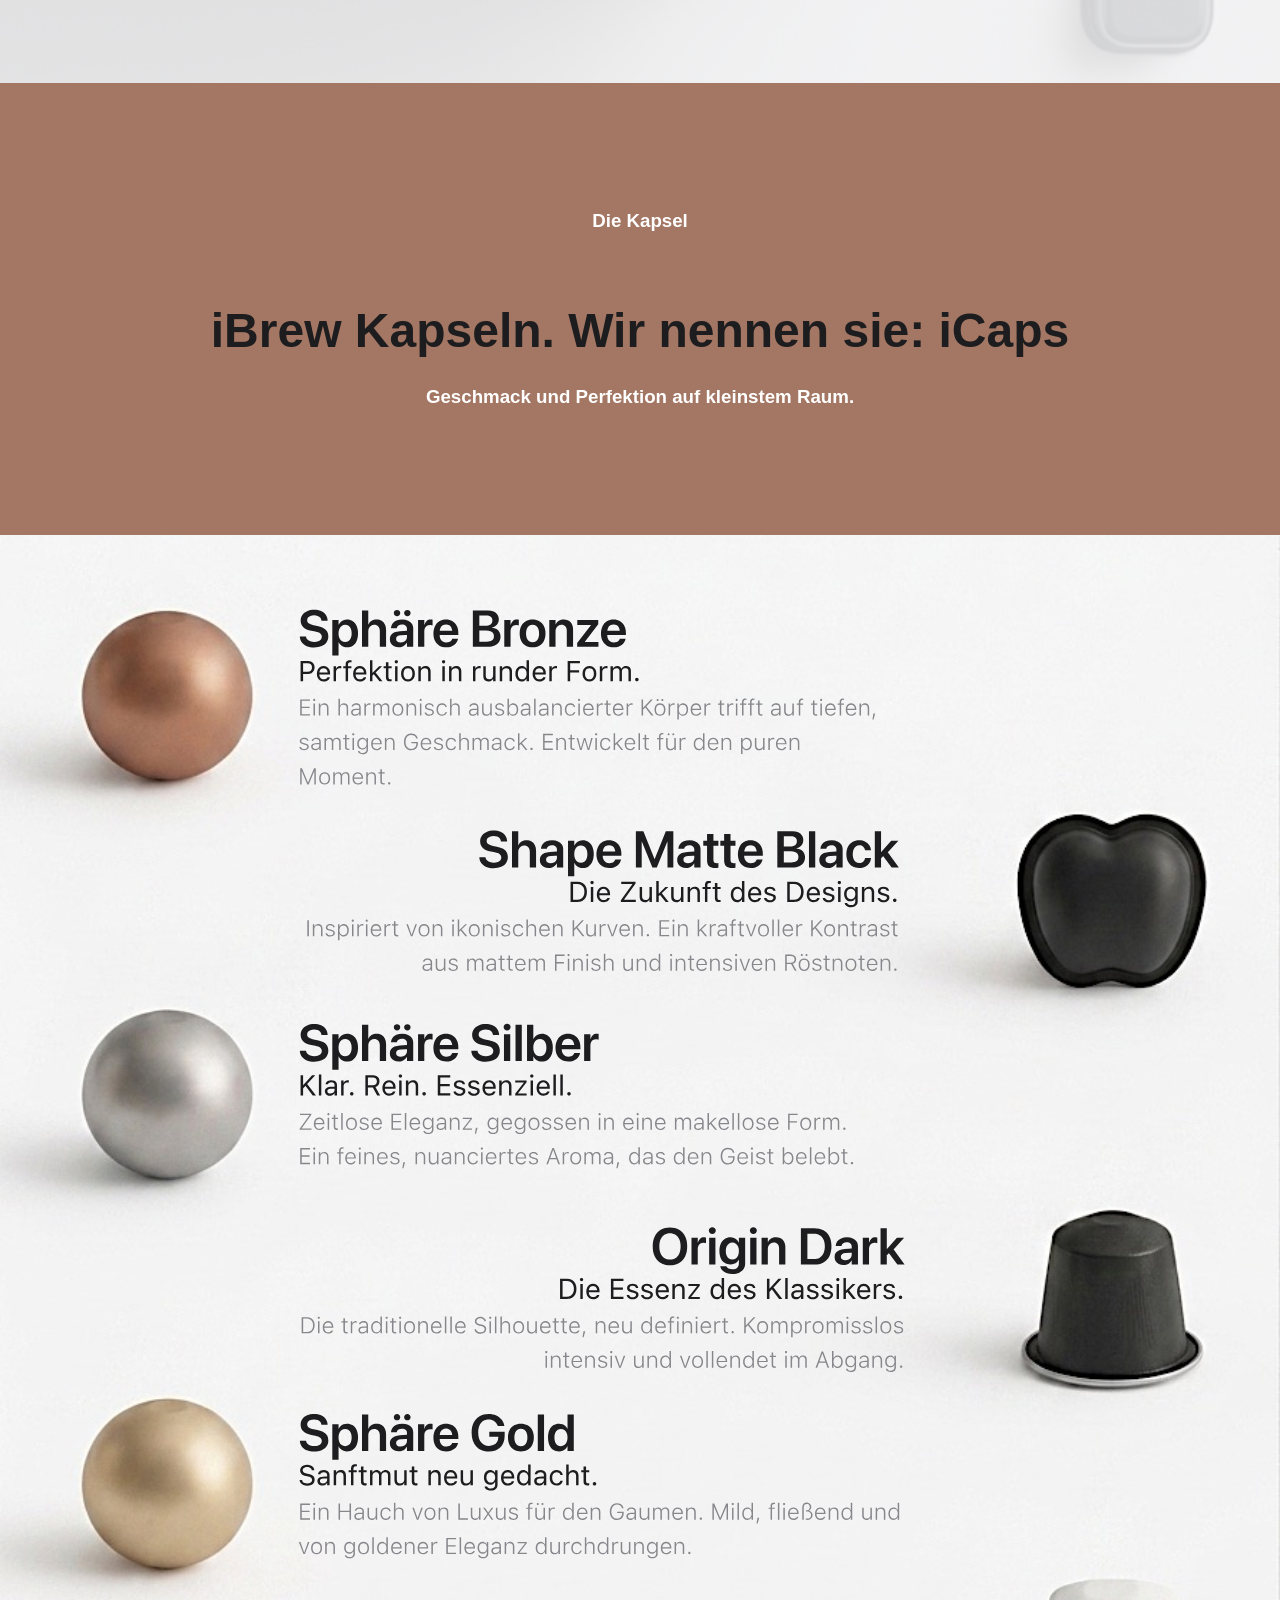
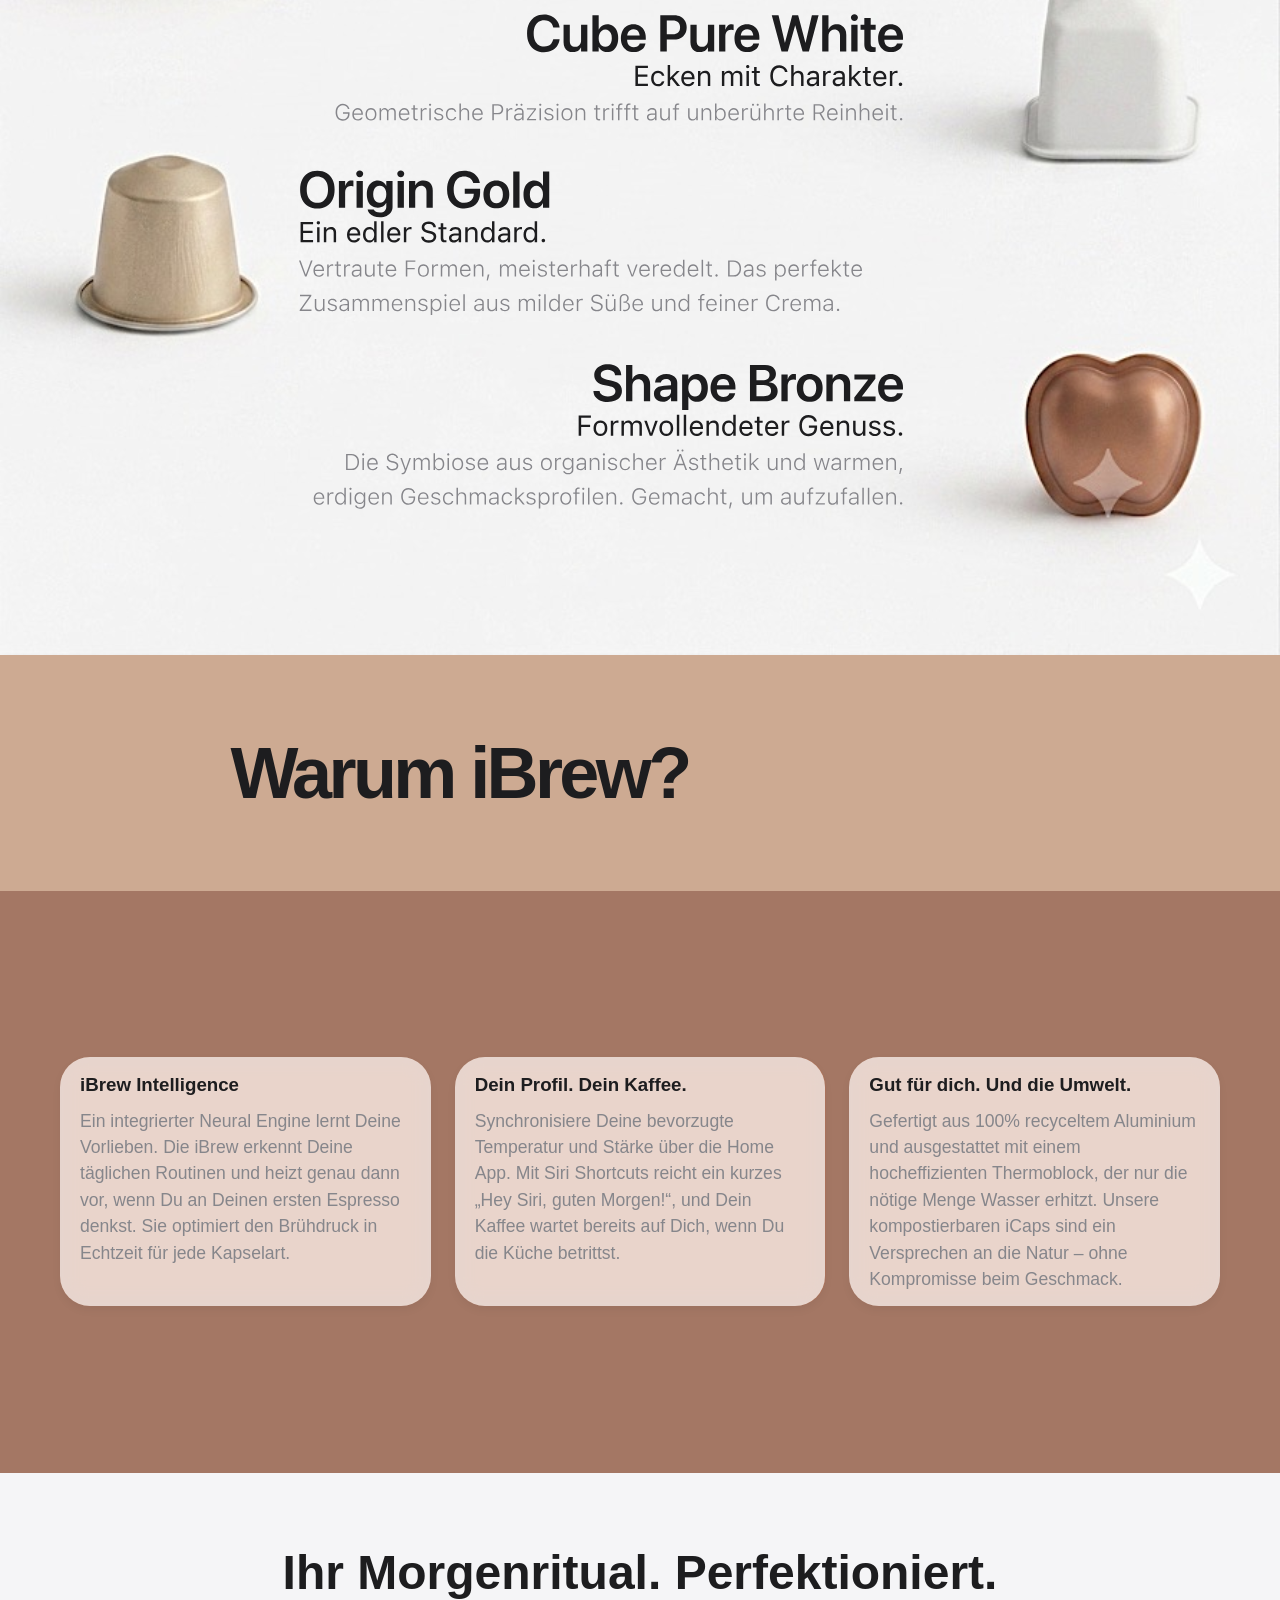
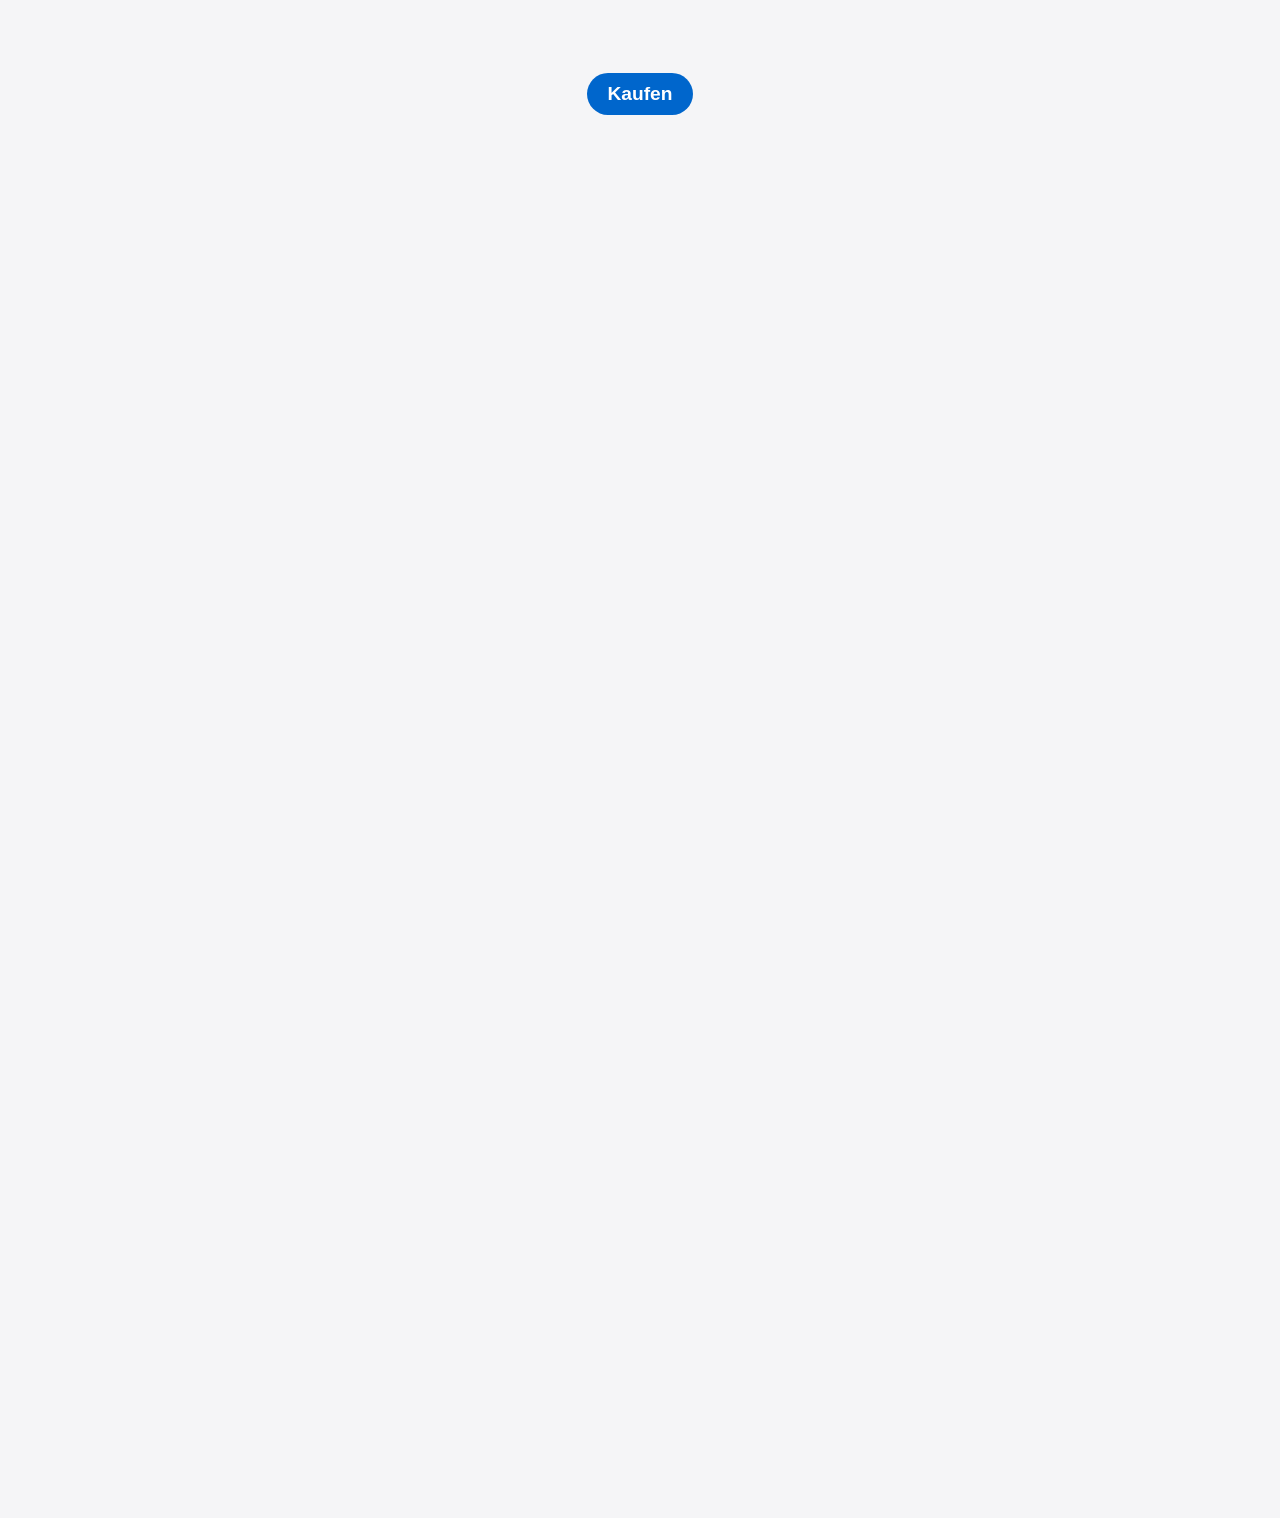
==== commit 8a0a92ed: "Update ibrew_classic.html Söash entfernt, damit icon angezeigt wird" ====
--- a/ibrew_classic.html
+++ b/ibrew_classic.html
@@ -13,7 +13,7 @@
     <header>
         <nav class="navbar nav-icons-right">
             <div>
-                <a href="#"><img src="/Bilder/Apple_logo_white_small.png" alt="Apple" title="Apple" class="logo"></a>
+                <a href="#"><img src="Bilder/Apple_logo_white_small.png" alt="Apple" title="Apple" class="logo"></a>
             </div>
 
             <ul class="nav-links">
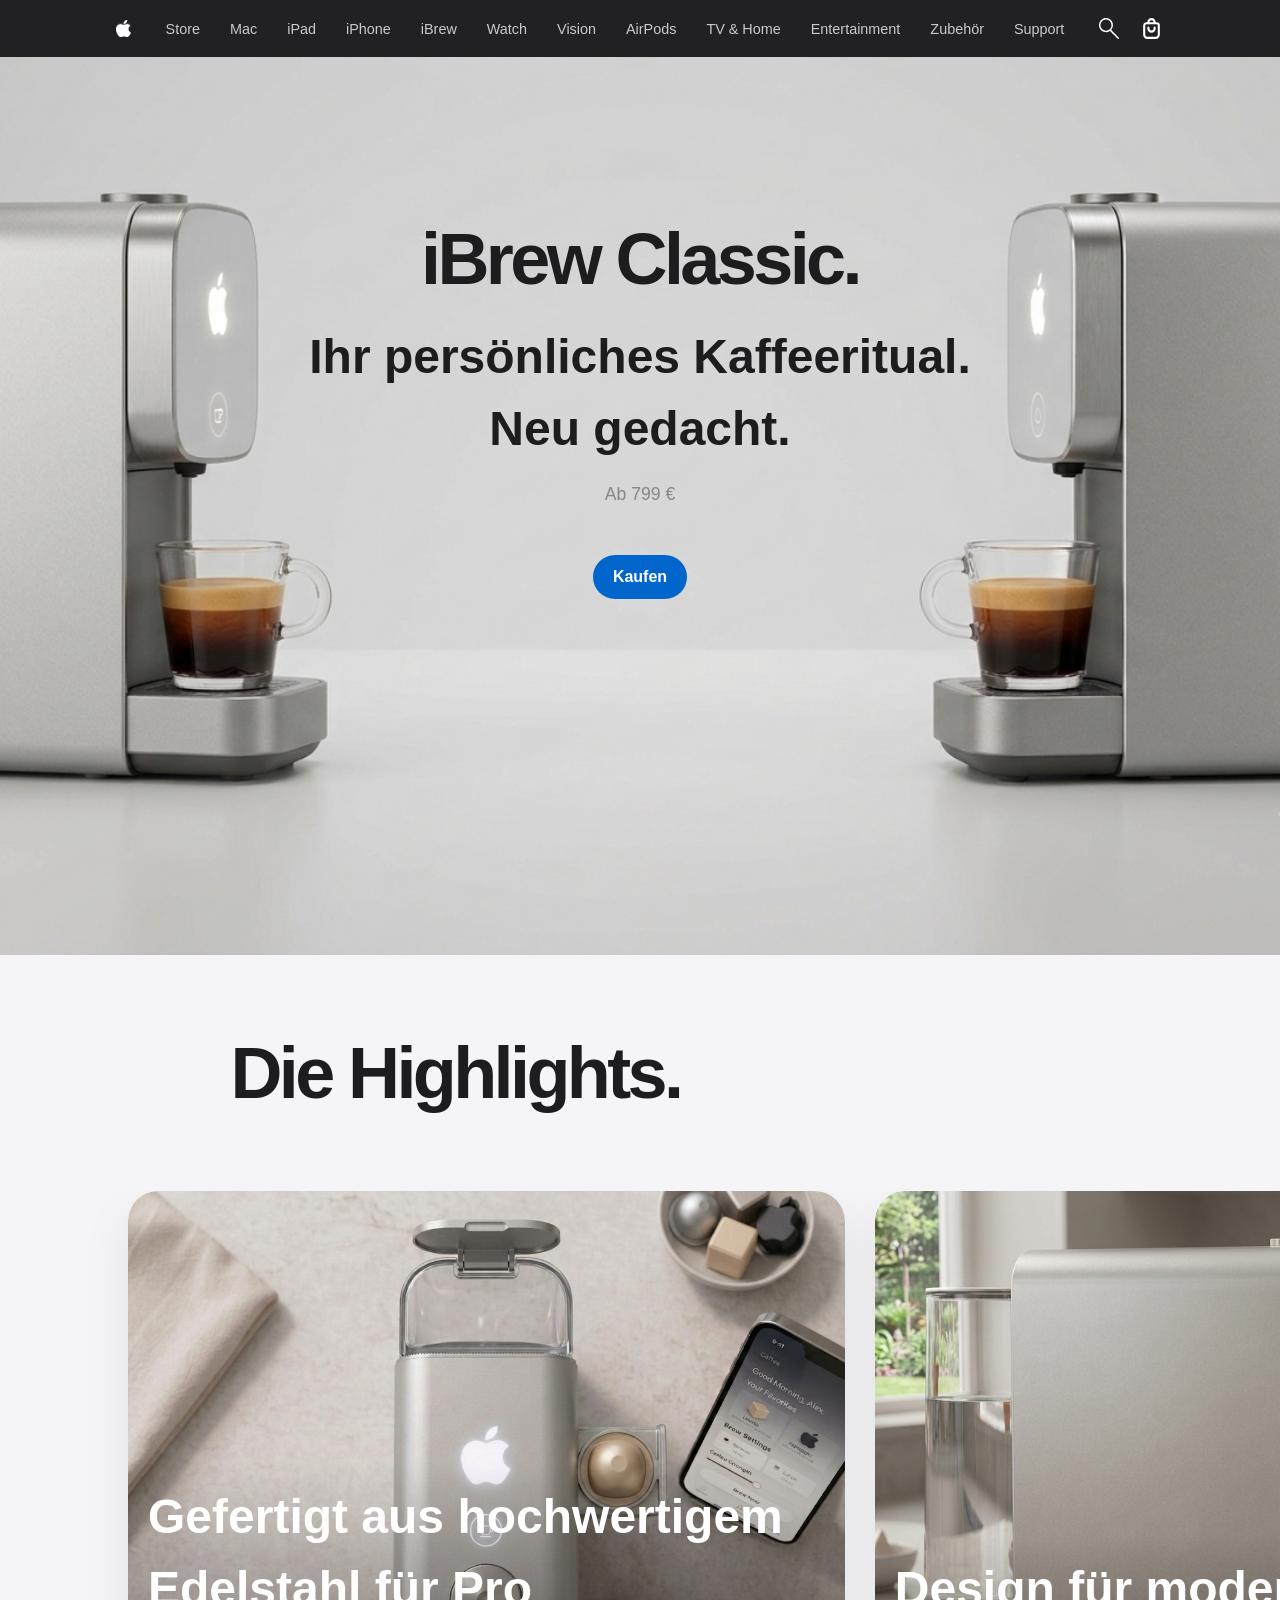
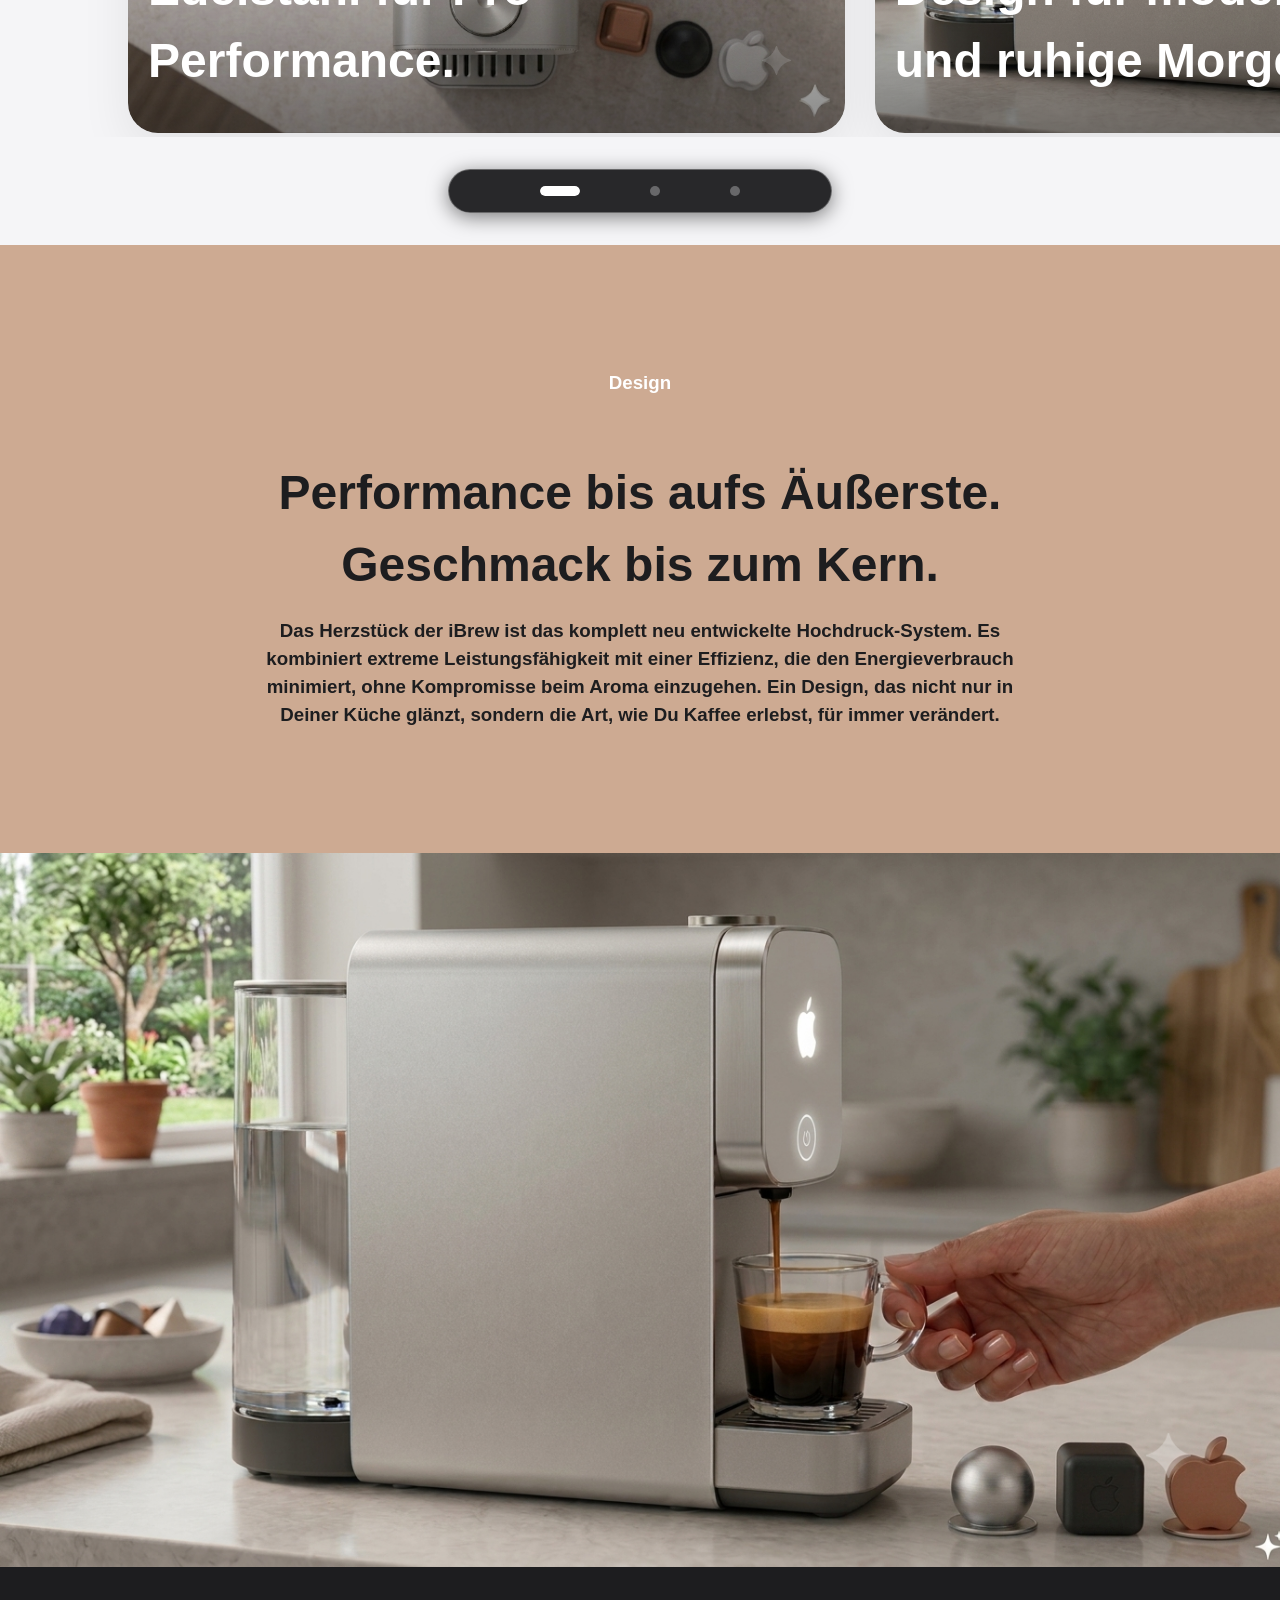
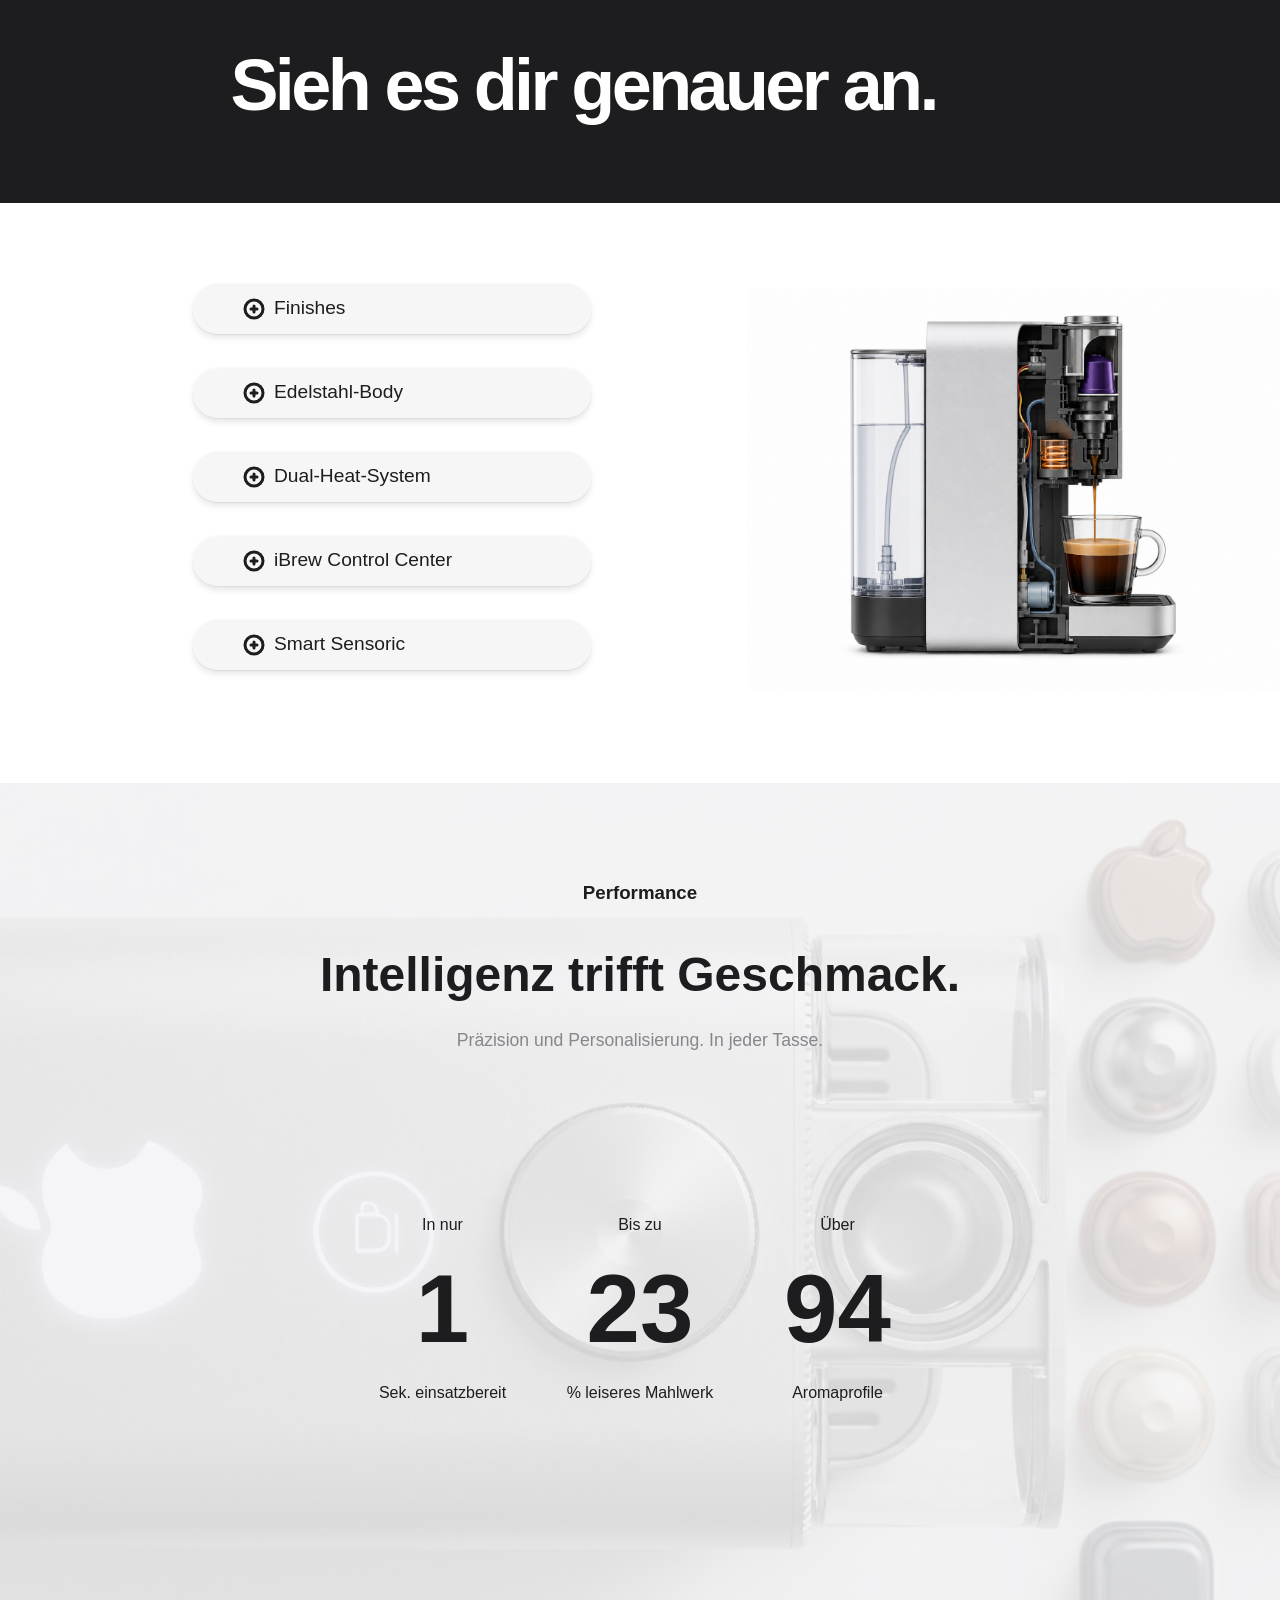
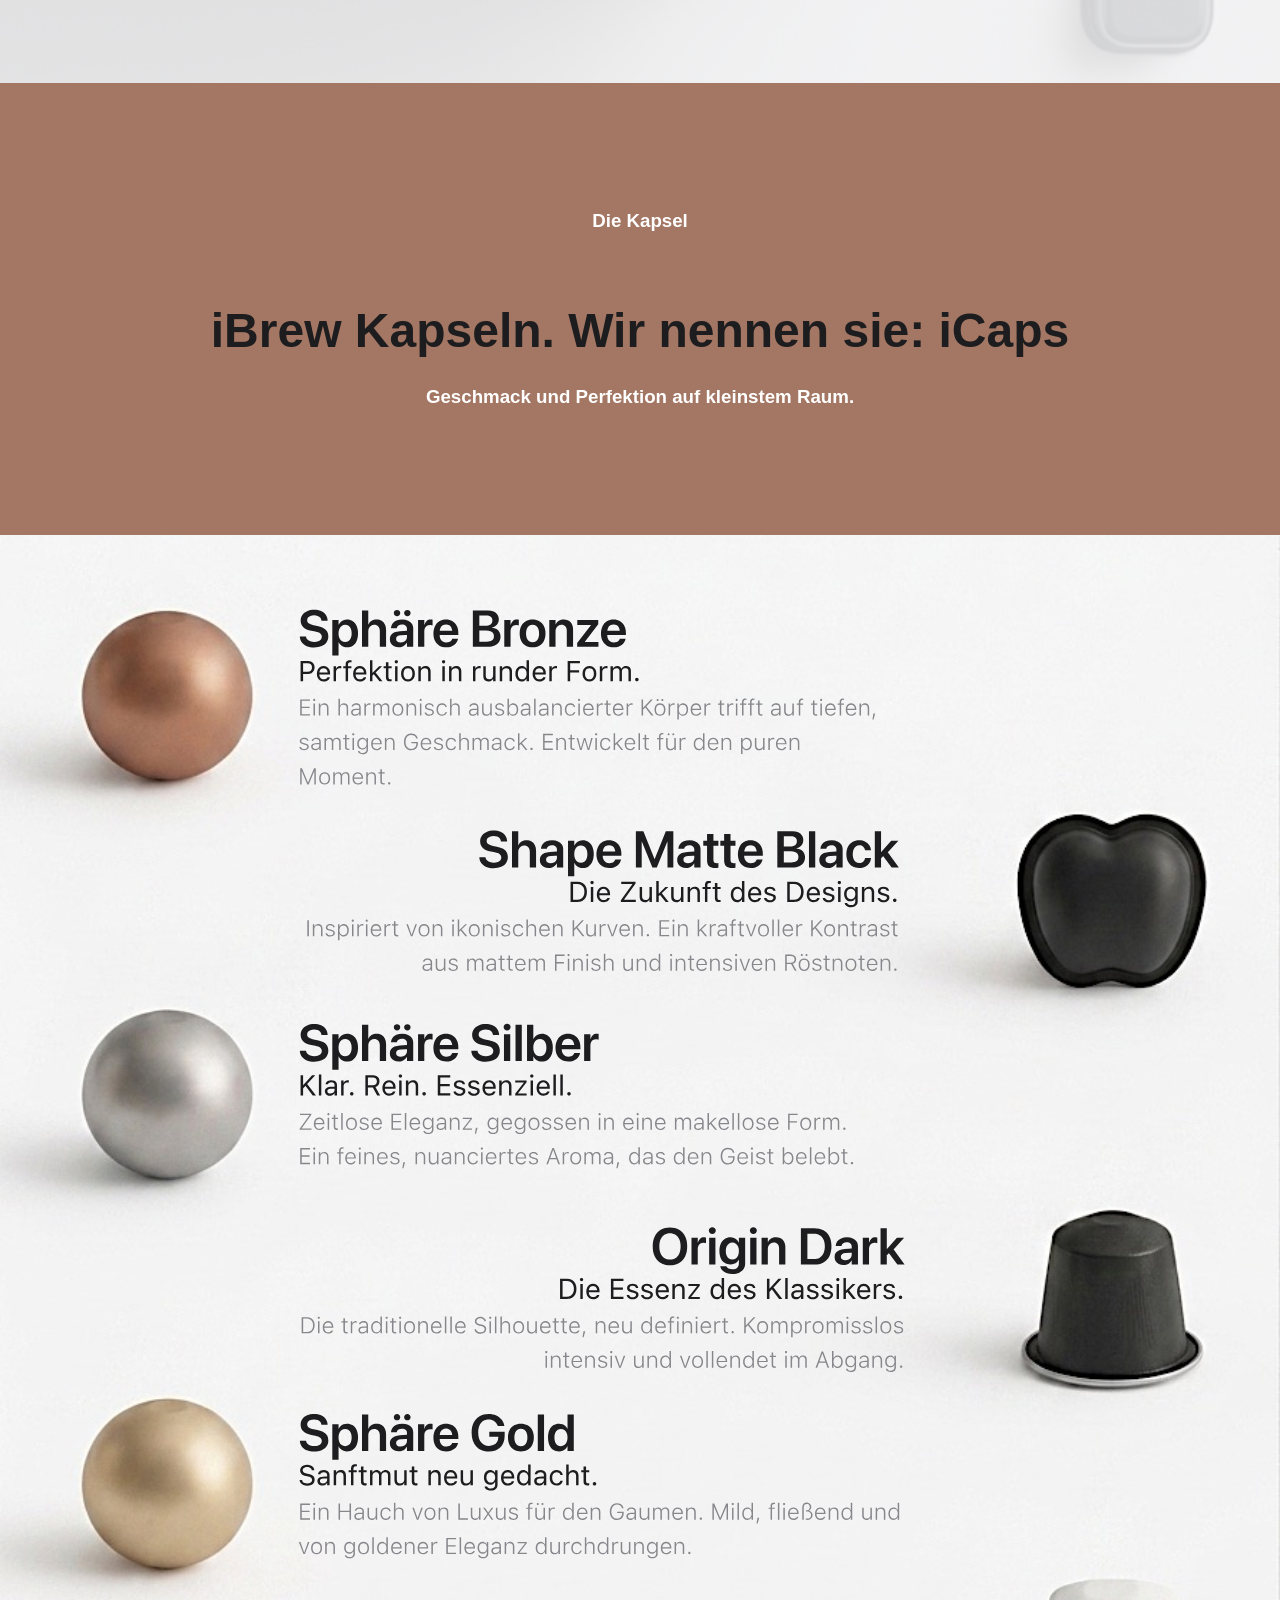
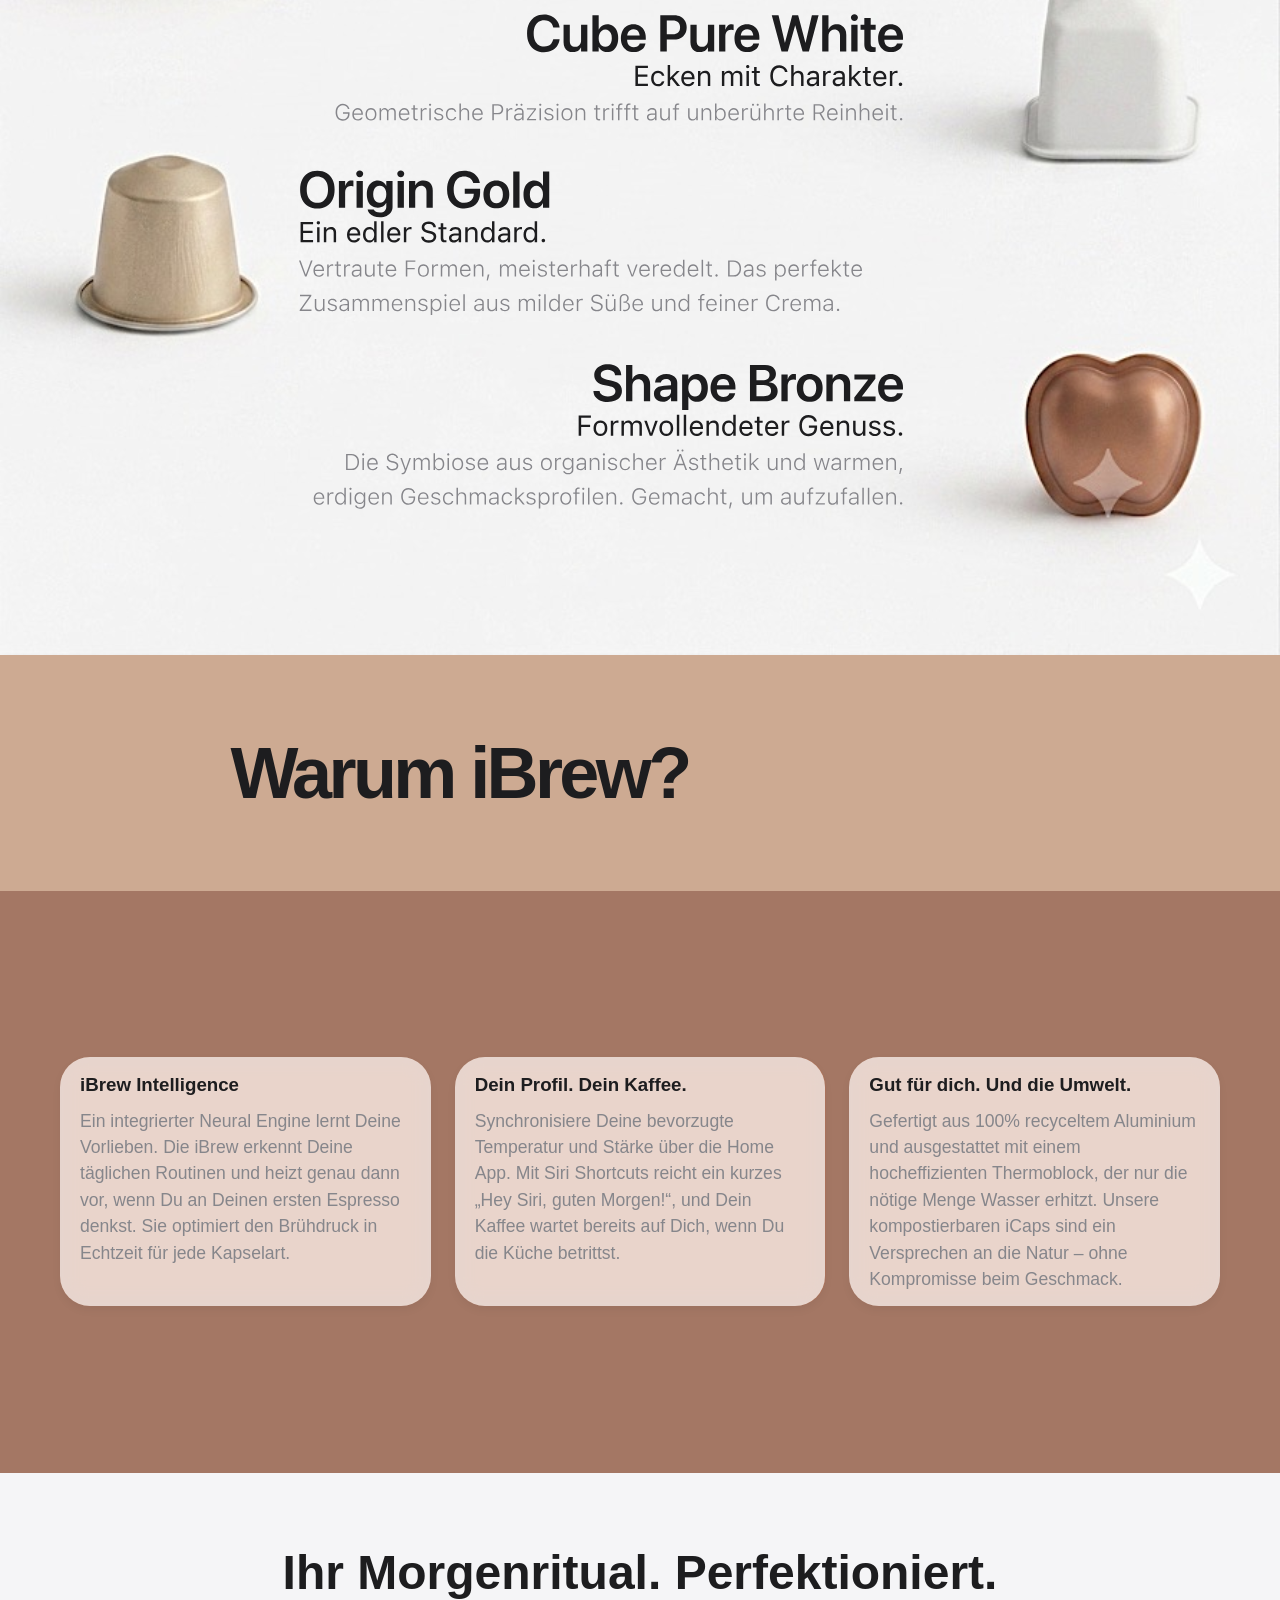
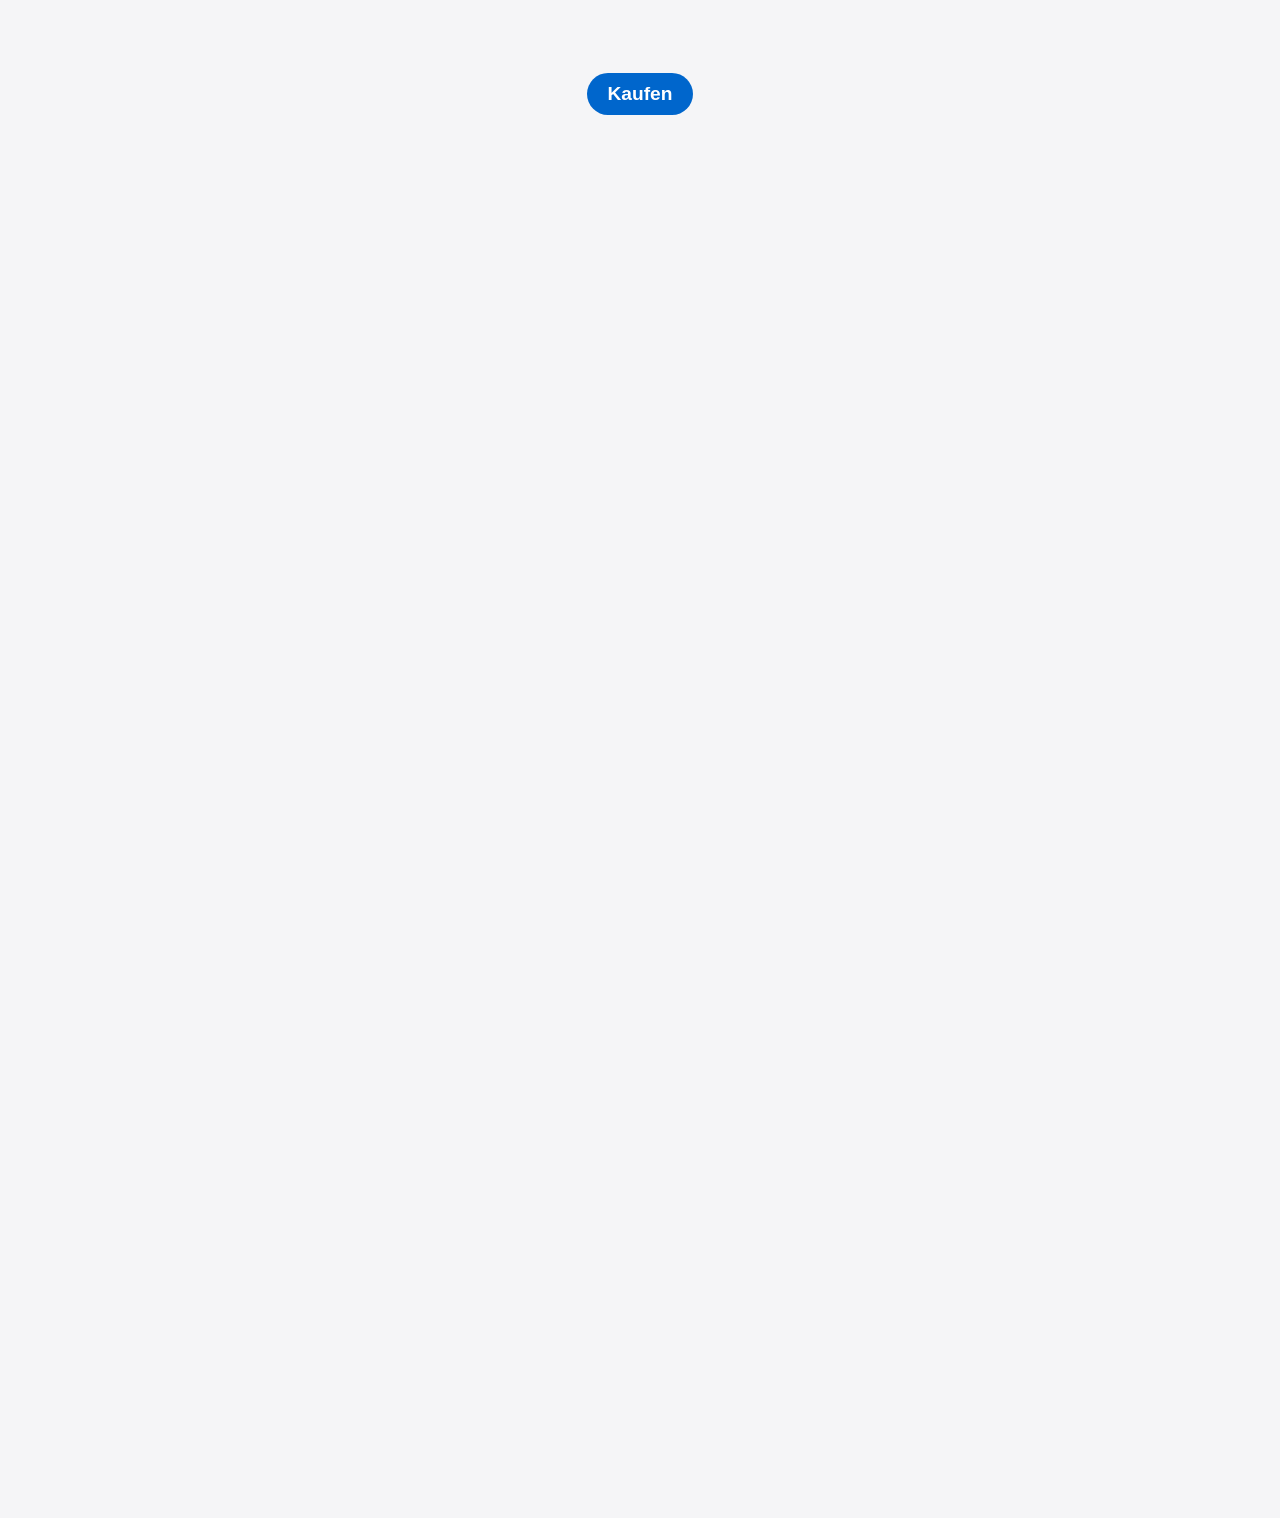
==== commit c08c625f: "Bilder Pfad fixen" ====
--- a/ibrew_classic.html
+++ b/ibrew_classic.html
@@ -13,7 +13,7 @@
     <header>
         <nav class="navbar nav-icons-right">
             <div>
-                <a href="#"><img src="Bilder/Apple_logo_white_small.png" alt="Apple" title="Apple" class="logo"></a>
+                <a href="#"><img src="/Bilder/Apple_logo_white_small.png" alt="Apple" title="Apple" class="logo"></a>
             </div>
 
             <ul class="nav-links">
